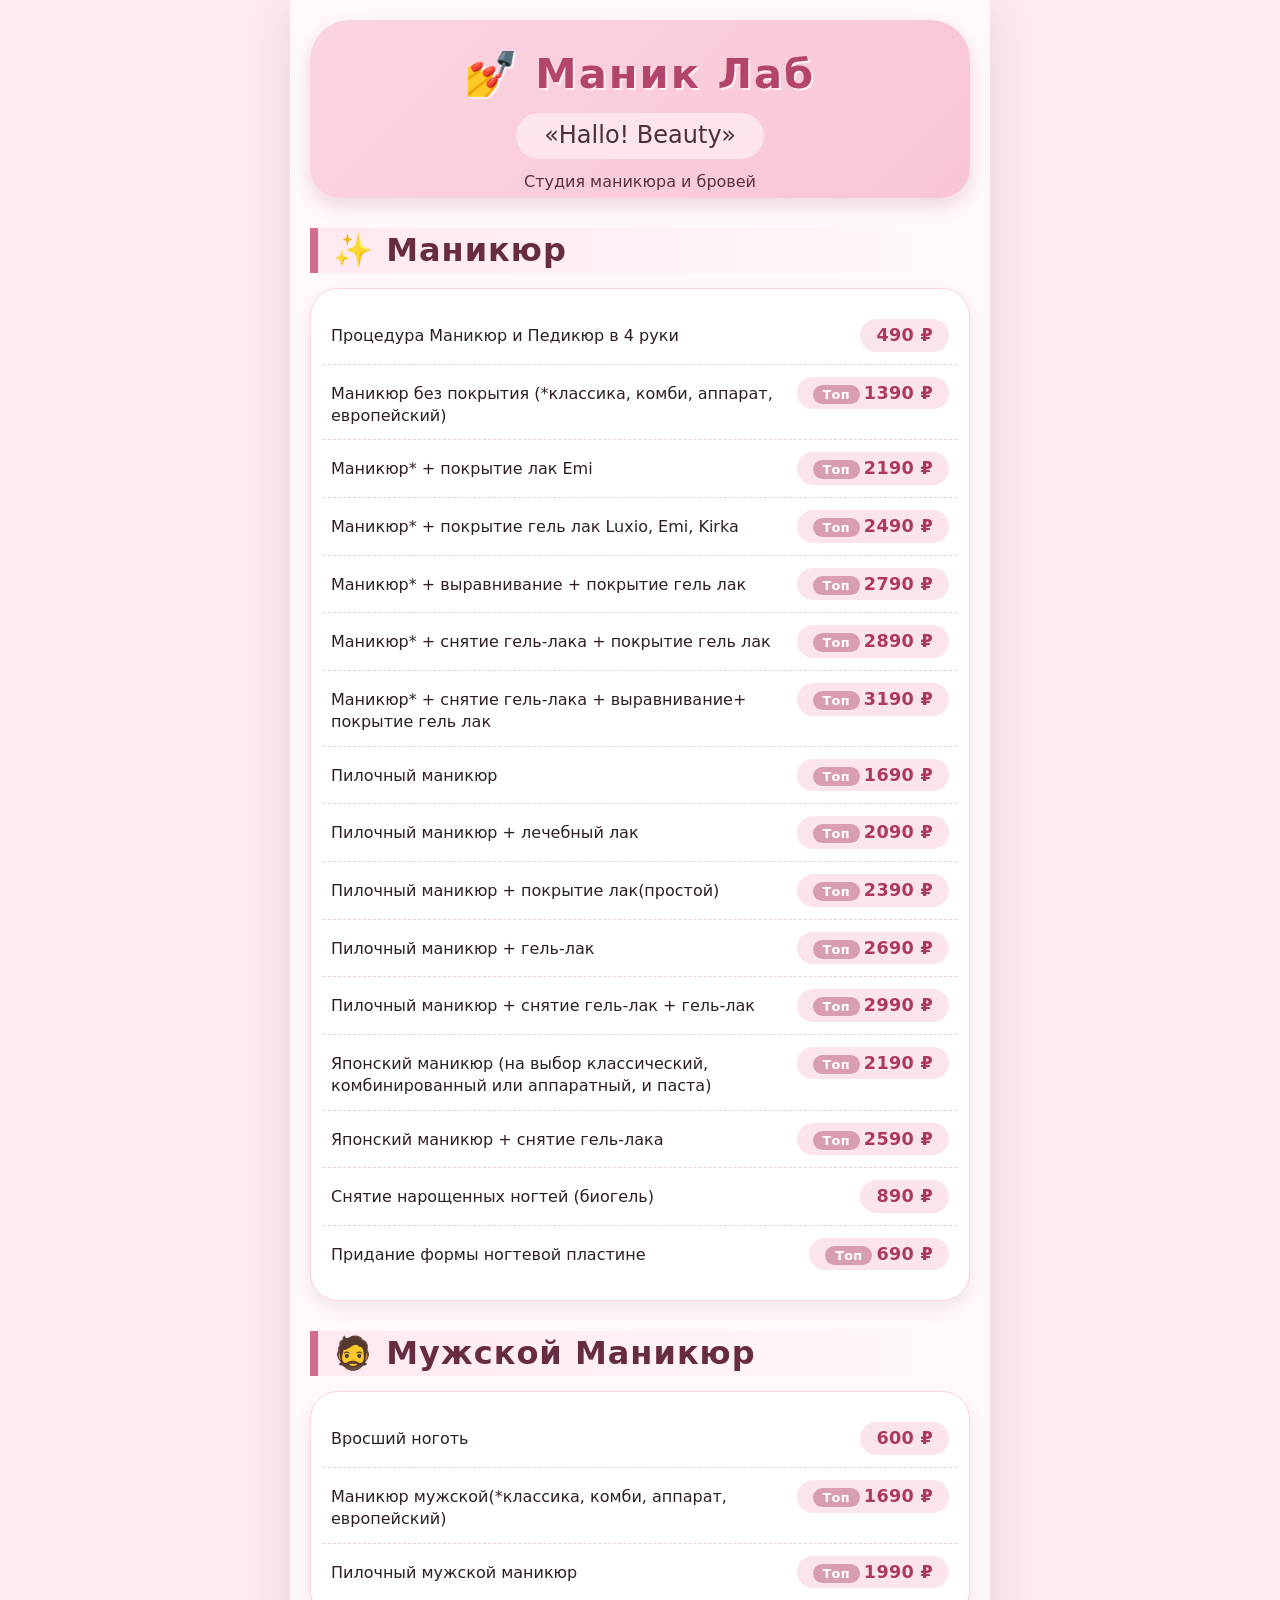
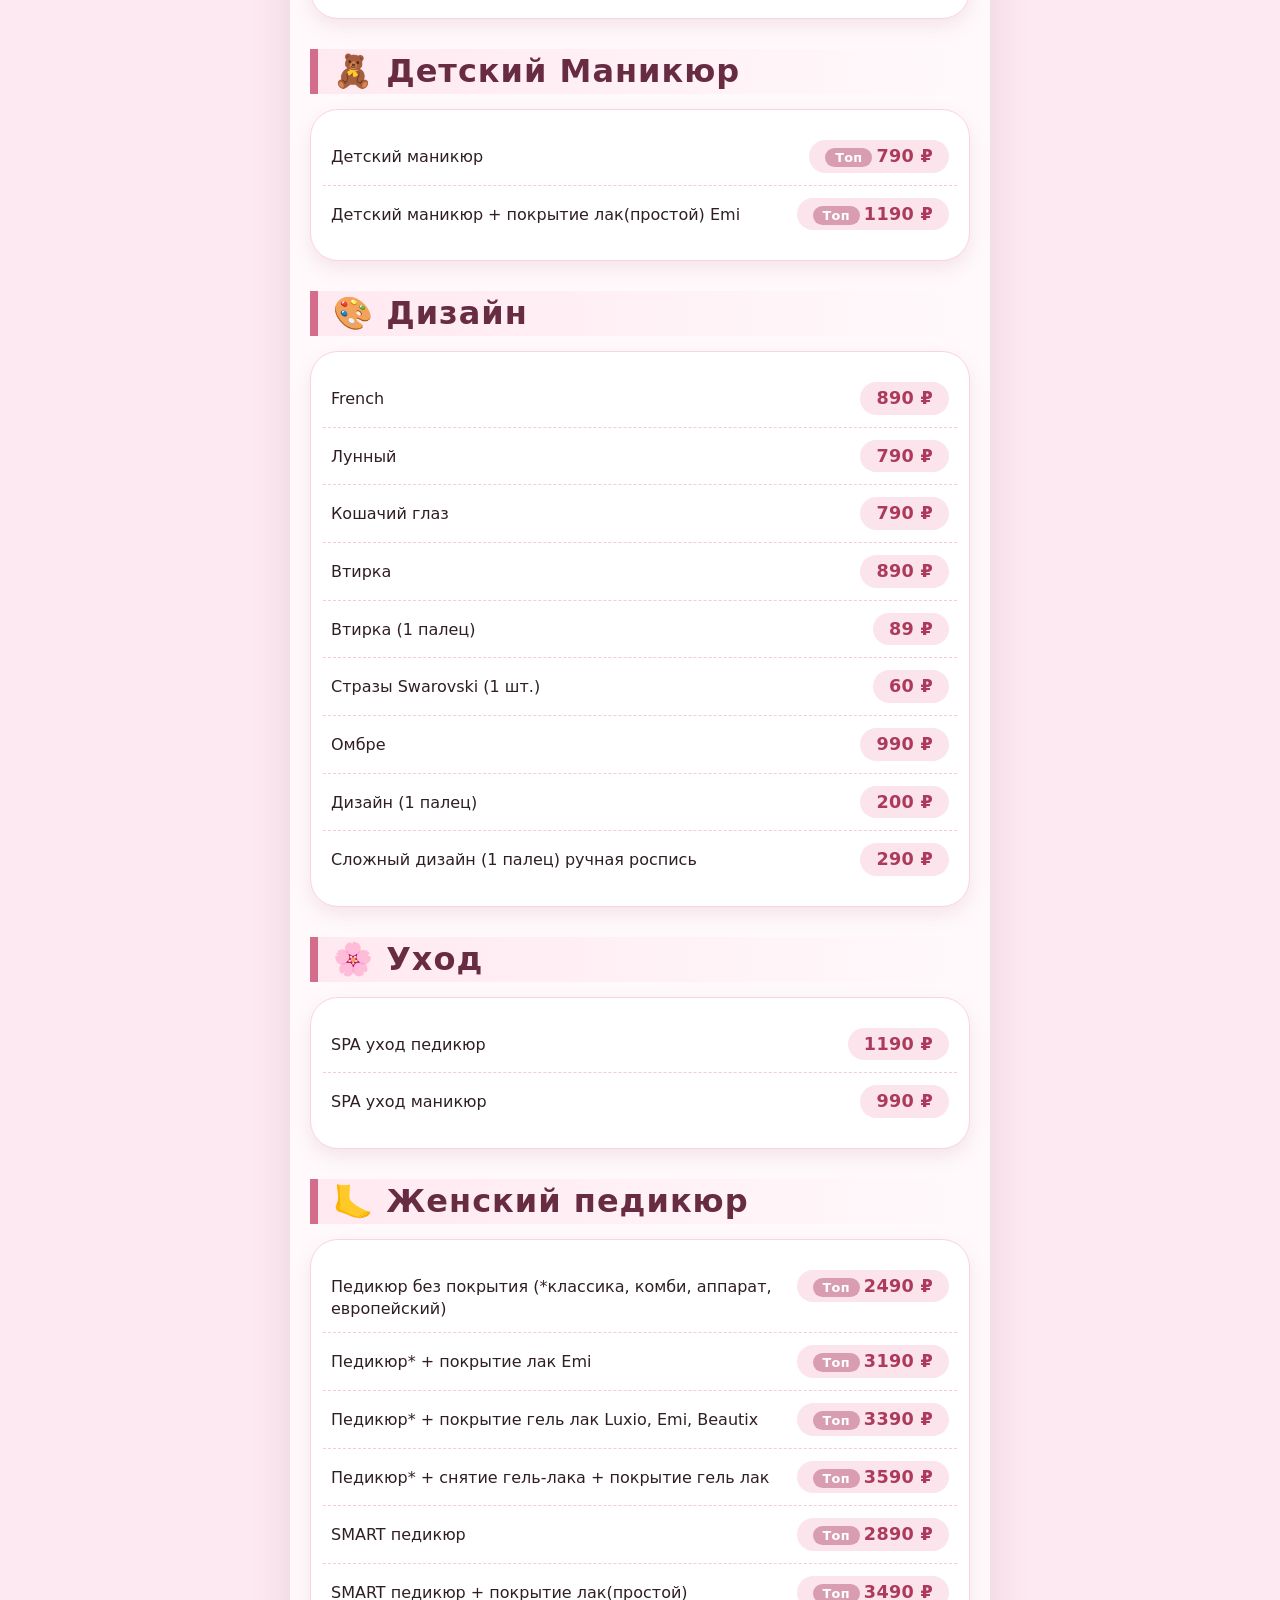
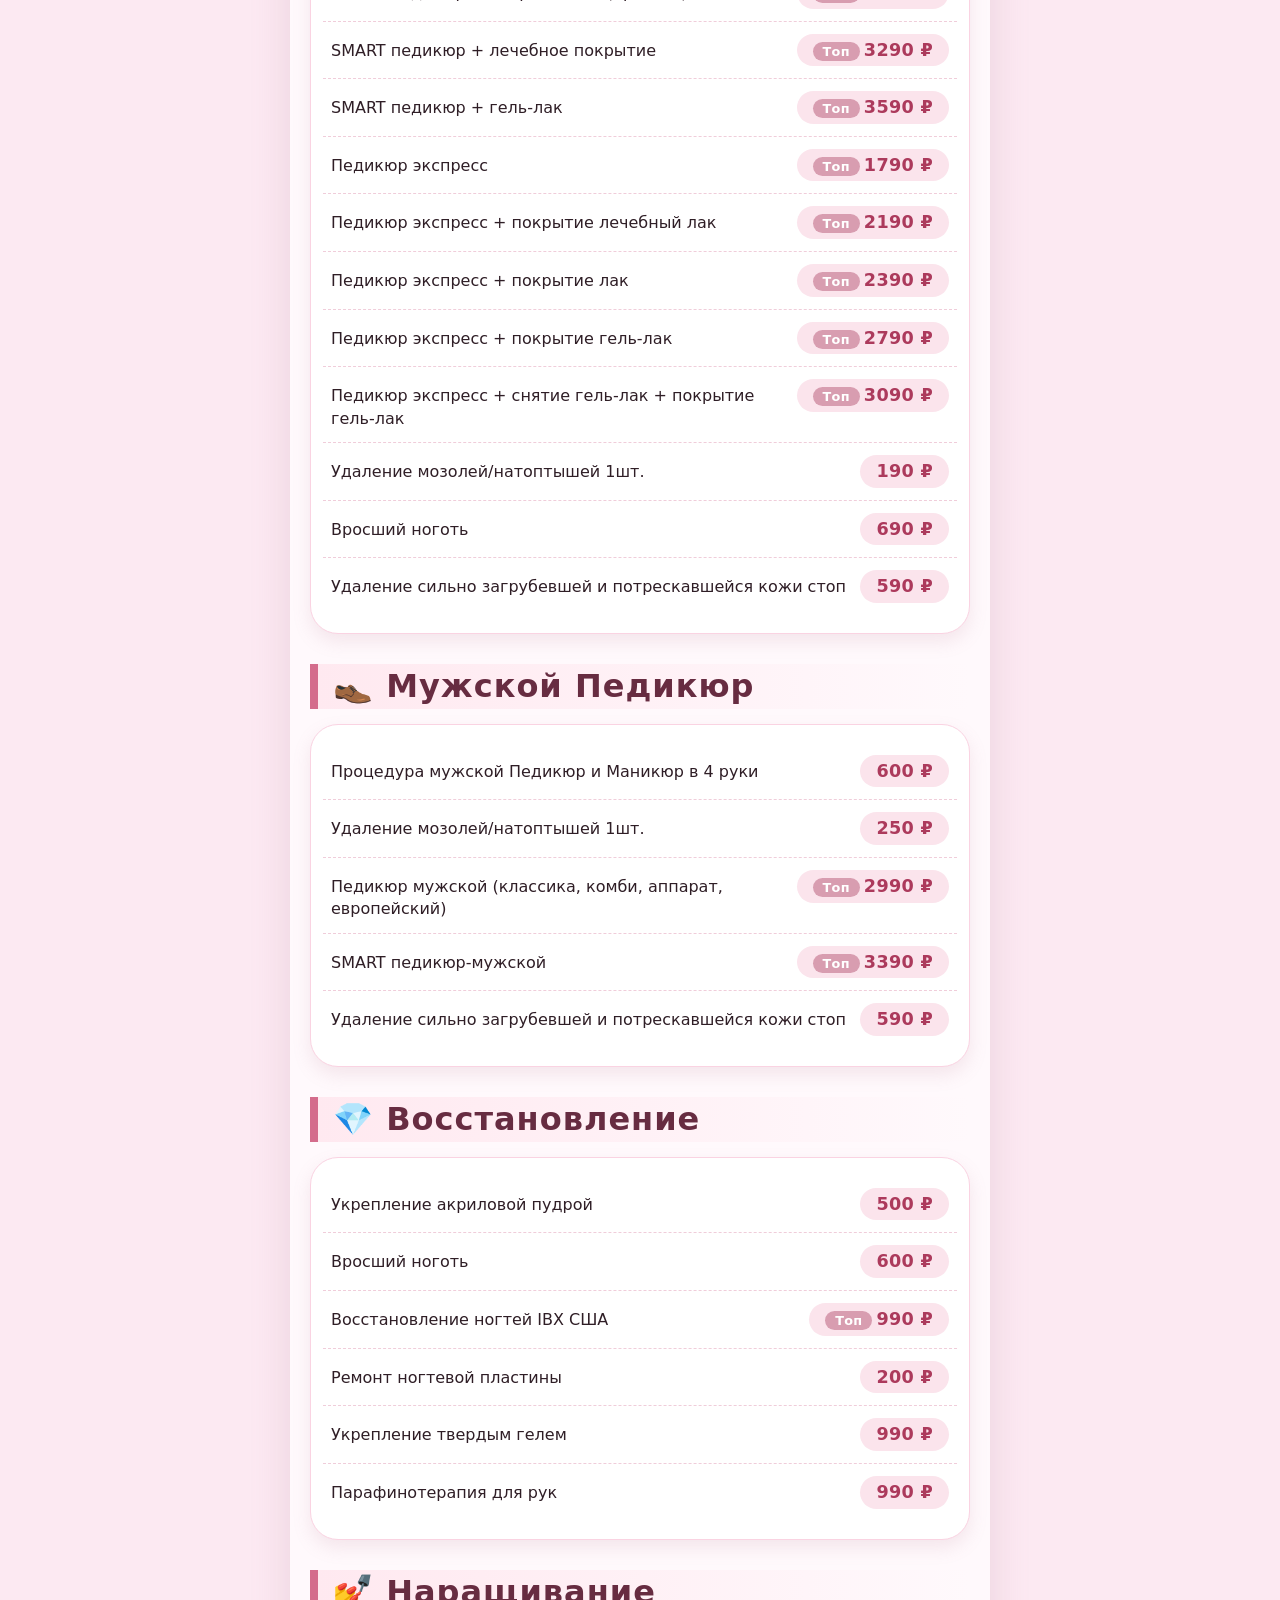
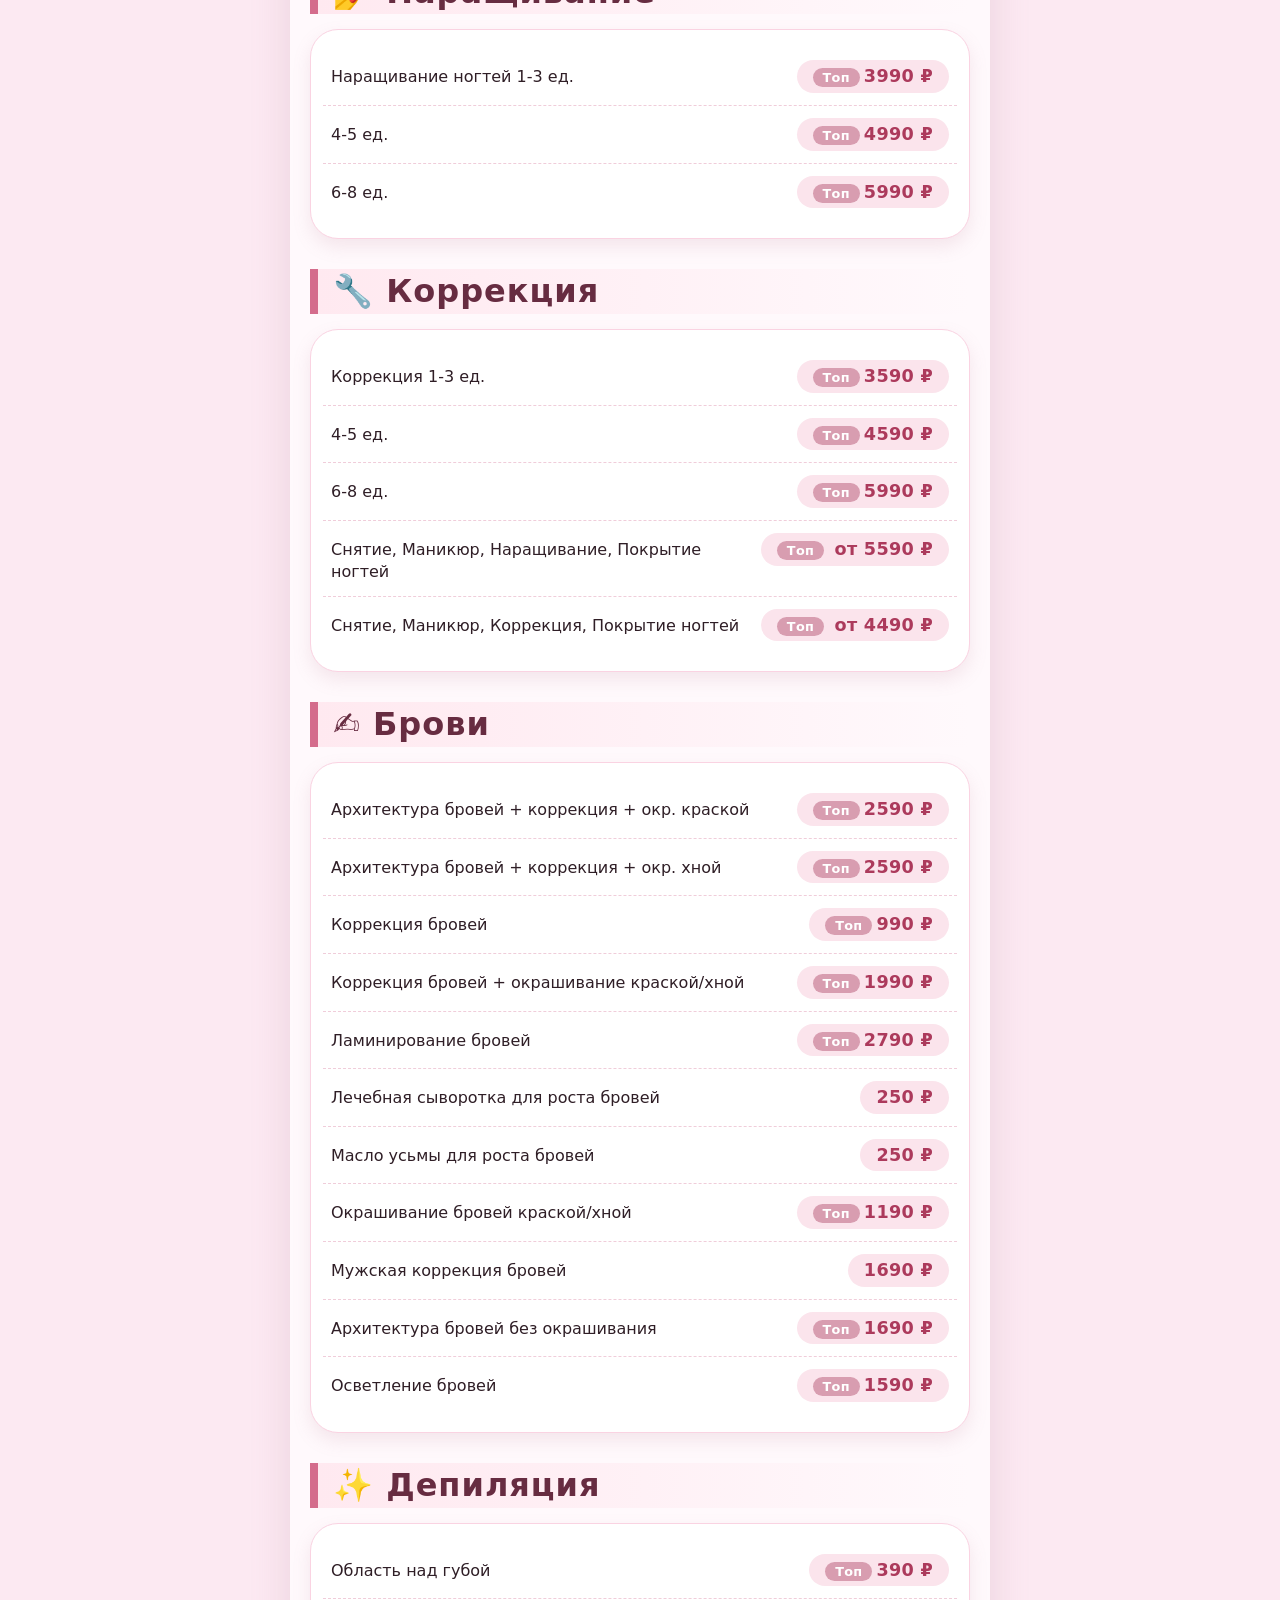
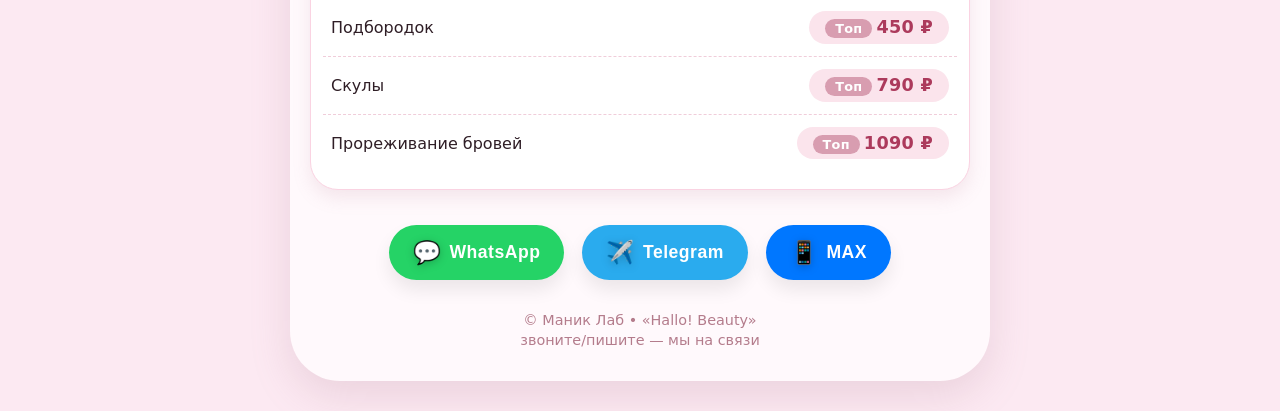
==== index.html @ 08ebfb34 "Rename kk.html to index.html" ====
<!DOCTYPE html>
<html lang="ru">
<head>
    <meta charset="UTF-8">
    <meta name="viewport" content="width=device-width, initial-scale=1.0, maximum-scale=1.0, user-scalable=yes, viewport-fit=cover">
    <title>Маник Лаб • Студия «Hallo! Beauty»</title>
    <link rel="stylesheet" href="ff.css">
</head>
<body>
    <div class="container">
        <header>
            <h1>💅 Маник Лаб</h1>
            <div class="subtitle">«Hallo! Beauty»</div>
            <p style="margin-top: 12px; font-weight: 400; color: #58333f;">Студия маникюра и бровей</p>
        </header>

        <!-- Маникюр -->
        <div class="section-title">✨ Маникюр</div>
        <div class="category-block">
            <div class="service-row"><span class="service-name">Процедура Маникюр и Педикюр в 4 руки</span><span class="service-price">490 ₽</span></div>
            <div class="service-row"><span class="service-name">Маникюр без покрытия (*классика, комби, аппарат, европейский)</span><span class="service-price"><span class="master-badge">Топ</span>1390 ₽</span></div>
            <div class="service-row"><span class="service-name">Маникюр* + покрытие лак Emi</span><span class="service-price"><span class="master-badge">Топ</span>2190 ₽</span></div>
            <div class="service-row"><span class="service-name">Маникюр* + покрытие гель лак Luxio, Emi, Kirka</span><span class="service-price"><span class="master-badge">Топ</span>2490 ₽</span></div>
            <div class="service-row"><span class="service-name">Маникюр* + выравнивание + покрытие гель лак</span><span class="service-price"><span class="master-badge">Топ</span>2790 ₽</span></div>
            <div class="service-row"><span class="service-name">Маникюр* + снятие гель-лака + покрытие гель лак</span><span class="service-price"><span class="master-badge">Топ</span>2890 ₽</span></div>
            <div class="service-row"><span class="service-name">Маникюр* + снятие гель-лака + выравнивание+ покрытие гель лак</span><span class="service-price"><span class="master-badge">Топ</span>3190 ₽</span></div>
            <div class="service-row"><span class="service-name">Пилочный маникюр</span><span class="service-price"><span class="master-badge">Топ</span>1690 ₽</span></div>
            <div class="service-row"><span class="service-name">Пилочный маникюр + лечебный лак</span><span class="service-price"><span class="master-badge">Топ</span>2090 ₽</span></div>
            <div class="service-row"><span class="service-name">Пилочный маникюр + покрытие лак(простой)</span><span class="service-price"><span class="master-badge">Топ</span>2390 ₽</span></div>
            <div class="service-row"><span class="service-name">Пилочный маникюр + гель-лак</span><span class="service-price"><span class="master-badge">Топ</span>2690 ₽</span></div>
            <div class="service-row"><span class="service-name">Пилочный маникюр + снятие гель-лак + гель-лак</span><span class="service-price"><span class="master-badge">Топ</span>2990 ₽</span></div>
            <div class="service-row"><span class="service-name">Японский маникюр (на выбор классический, комбинированный или аппаратный, и паста)</span><span class="service-price"><span class="master-badge">Топ</span>2190 ₽</span></div>
            <div class="service-row"><span class="service-name">Японский маникюр + снятие гель-лака</span><span class="service-price"><span class="master-badge">Топ</span>2590 ₽</span></div>
            <div class="service-row"><span class="service-name">Снятие нарощенных ногтей (биогель)</span><span class="service-price">890 ₽</span></div>
            <div class="service-row"><span class="service-name">Придание формы ногтевой пластине</span><span class="service-price"><span class="master-badge">Топ</span>690 ₽</span></div>
        </div>

        <!-- Мужской Маникюр -->
        <div class="section-title">🧔 Мужской Маникюр</div>
        <div class="category-block">
            <div class="service-row"><span class="service-name">Вросший ноготь</span><span class="service-price">600 ₽</span></div>
            <div class="service-row"><span class="service-name">Маникюр мужской(*классика, комби, аппарат, европейский)</span><span class="service-price"><span class="master-badge">Топ</span>1690 ₽</span></div>
            <div class="service-row"><span class="service-name">Пилочный мужской маникюр</span><span class="service-price"><span class="master-badge">Топ</span>1990 ₽</span></div>
        </div>

        <!-- Детский Маникюр -->
        <div class="section-title">🧸 Детский Маникюр</div>
        <div class="category-block">
            <div class="service-row"><span class="service-name">Детский маникюр</span><span class="service-price"><span class="master-badge">Топ</span>790 ₽</span></div>
            <div class="service-row"><span class="service-name">Детский маникюр + покрытие лак(простой) Emi</span><span class="service-price"><span class="master-badge">Топ</span>1190 ₽</span></div>
        </div>

        <!-- Дизайн -->
        <div class="section-title">🎨 Дизайн</div>
        <div class="category-block">
            <div class="service-row"><span class="service-name">French</span><span class="service-price">890 ₽</span></div>
            <div class="service-row"><span class="service-name">Лунный</span><span class="service-price">790 ₽</span></div>
            <div class="service-row"><span class="service-name">Кошачий глаз</span><span class="service-price">790 ₽</span></div>
            <div class="service-row"><span class="service-name">Втирка</span><span class="service-price">890 ₽</span></div>
            <div class="service-row"><span class="service-name">Втирка (1 палец)</span><span class="service-price">89 ₽</span></div>
            <div class="service-row"><span class="service-name">Стразы Swarovski (1 шт.)</span><span class="service-price">60 ₽</span></div>
            <div class="service-row"><span class="service-name">Омбре</span><span class="service-price">990 ₽</span></div>
            <div class="service-row"><span class="service-name">Дизайн (1 палец)</span><span class="service-price">200 ₽</span></div>
            <div class="service-row"><span class="service-name">Сложный дизайн (1 палец) ручная роспись</span><span class="service-price">290 ₽</span></div>
        </div>

        <!-- Уход -->
        <div class="section-title">🌸 Уход</div>
        <div class="category-block">
            <div class="service-row"><span class="service-name">SPA уход педикюр</span><span class="service-price">1190 ₽</span></div>
            <div class="service-row"><span class="service-name">SPA уход маникюр</span><span class="service-price">990 ₽</span></div>
        </div>

        <!-- Женский педикюр -->
        <div class="section-title">🦶 Женский педикюр</div>
        <div class="category-block">
            <div class="service-row"><span class="service-name">Педикюр без покрытия (*классика, комби, аппарат, европейский)</span><span class="service-price"><span class="master-badge">Топ</span>2490 ₽</span></div>
            <div class="service-row"><span class="service-name">Педикюр* + покрытие лак Emi</span><span class="service-price"><span class="master-badge">Топ</span>3190 ₽</span></div>
            <div class="service-row"><span class="service-name">Педикюр* + покрытие гель лак Luxio, Emi, Beautix</span><span class="service-price"><span class="master-badge">Топ</span>3390 ₽</span></div>
            <div class="service-row"><span class="service-name">Педикюр* + снятие гель-лака + покрытие гель лак</span><span class="service-price"><span class="master-badge">Топ</span>3590 ₽</span></div>
            <div class="service-row"><span class="service-name">SMART педикюр</span><span class="service-price"><span class="master-badge">Топ</span>2890 ₽</span></div>
            <div class="service-row"><span class="service-name">SMART педикюр + покрытие лак(простой)</span><span class="service-price"><span class="master-badge">Топ</span>3490 ₽</span></div>
            <div class="service-row"><span class="service-name">SMART педикюр + лечебное покрытие</span><span class="service-price"><span class="master-badge">Топ</span>3290 ₽</span></div>
            <div class="service-row"><span class="service-name">SMART педикюр + гель-лак</span><span class="service-price"><span class="master-badge">Топ</span>3590 ₽</span></div>
            <div class="service-row"><span class="service-name">Педикюр экспресс</span><span class="service-price"><span class="master-badge">Топ</span>1790 ₽</span></div>
            <div class="service-row"><span class="service-name">Педикюр экспресс + покрытие лечебный лак</span><span class="service-price"><span class="master-badge">Топ</span>2190 ₽</span></div>
            <div class="service-row"><span class="service-name">Педикюр экспресс + покрытие лак</span><span class="service-price"><span class="master-badge">Топ</span>2390 ₽</span></div>
            <div class="service-row"><span class="service-name">Педикюр экспресс + покрытие гель-лак</span><span class="service-price"><span class="master-badge">Топ</span>2790 ₽</span></div>
            <div class="service-row"><span class="service-name">Педикюр экспресс + снятие гель-лак + покрытие гель-лак</span><span class="service-price"><span class="master-badge">Топ</span>3090 ₽</span></div>
            <div class="service-row"><span class="service-name">Удаление мозолей/натоптышей 1шт.</span><span class="service-price">190 ₽</span></div>
            <div class="service-row"><span class="service-name">Вросший ноготь</span><span class="service-price">690 ₽</span></div>
            <div class="service-row"><span class="service-name">Удаление сильно загрубевшей и потрескавшейся кожи стоп</span><span class="service-price">590 ₽</span></div>
        </div>

        <!-- Мужской Педикюр -->
        <div class="section-title">👞 Мужской Педикюр</div>
        <div class="category-block">
            <div class="service-row"><span class="service-name">Процедура мужской Педикюр и Маникюр в 4 руки</span><span class="service-price">600 ₽</span></div>
            <div class="service-row"><span class="service-name">Удаление мозолей/натоптышей 1шт.</span><span class="service-price">250 ₽</span></div>
            <div class="service-row"><span class="service-name">Педикюр мужской (классика, комби, аппарат, европейский)</span><span class="service-price"><span class="master-badge">Топ</span>2990 ₽</span></div>
            <div class="service-row"><span class="service-name">SMART педикюр-мужской</span><span class="service-price"><span class="master-badge">Топ</span>3390 ₽</span></div>
            <div class="service-row"><span class="service-name">Удаление сильно загрубевшей и потрескавшейся кожи стоп</span><span class="service-price">590 ₽</span></div>
        </div>

        <!-- Восстановление -->
        <div class="section-title">💎 Восстановление</div>
        <div class="category-block">
            <div class="service-row"><span class="service-name">Укрепление акриловой пудрой</span><span class="service-price">500 ₽</span></div>
            <div class="service-row"><span class="service-name">Вросший ноготь</span><span class="service-price">600 ₽</span></div>
            <div class="service-row"><span class="service-name">Восстановление ногтей IBX США</span><span class="service-price"><span class="master-badge">Топ</span>990 ₽</span></div>
            <div class="service-row"><span class="service-name">Ремонт ногтевой пластины</span><span class="service-price">200 ₽</span></div>
            <div class="service-row"><span class="service-name">Укрепление твердым гелем</span><span class="service-price">990 ₽</span></div>
            <div class="service-row"><span class="service-name">Парафинотерапия для рук</span><span class="service-price">990 ₽</span></div>
        </div>

        <!-- Наращивание -->
        <div class="section-title">💅 Наращивание</div>
        <div class="category-block">
            <div class="service-row"><span class="service-name">Наращивание ногтей 1-3 ед.</span><span class="service-price"><span class="master-badge">Топ</span>3990 ₽</span></div>
            <div class="service-row"><span class="service-name">4-5 ед.</span><span class="service-price"><span class="master-badge">Топ</span>4990 ₽</span></div>
            <div class="service-row"><span class="service-name">6-8 ед.</span><span class="service-price"><span class="master-badge">Топ</span>5990 ₽</span></div>
        </div>

        <!-- Коррекция -->
        <div class="section-title">🔧 Коррекция</div>
        <div class="category-block">
            <div class="service-row"><span class="service-name">Коррекция 1-3 ед.</span><span class="service-price"><span class="master-badge">Топ</span>3590 ₽</span></div>
            <div class="service-row"><span class="service-name">4-5 ед.</span><span class="service-price"><span class="master-badge">Топ</span>4590 ₽</span></div>
            <div class="service-row"><span class="service-name">6-8 ед.</span><span class="service-price"><span class="master-badge">Топ</span>5990 ₽</span></div>
            <div class="service-row"><span class="service-name">Снятие, Маникюр, Наращивание, Покрытие ногтей</span><span class="service-price"><span class="master-badge">Топ</span> от 5590 ₽</span></div>
            <div class="service-row"><span class="service-name">Снятие, Маникюр, Коррекция, Покрытие ногтей</span><span class="service-price"><span class="master-badge">Топ</span> от 4490 ₽</span></div>
        </div>

        <!-- Брови -->
        <div class="section-title">✍️ Брови</div>
        <div class="category-block">
            <div class="service-row"><span class="service-name">Архитектура бровей + коррекция + окр. краской</span><span class="service-price"><span class="master-badge">Топ</span>2590 ₽</span></div>
            <div class="service-row"><span class="service-name">Архитектура бровей + коррекция + окр. хной</span><span class="service-price"><span class="master-badge">Топ</span>2590 ₽</span></div>
            <div class="service-row"><span class="service-name">Коррекция бровей</span><span class="service-price"><span class="master-badge">Топ</span>990 ₽</span></div>
            <div class="service-row"><span class="service-name">Коррекция бровей + окрашивание краской/хной</span><span class="service-price"><span class="master-badge">Топ</span>1990 ₽</span></div>
            <div class="service-row"><span class="service-name">Ламинирование бровей</span><span class="service-price"><span class="master-badge">Топ</span>2790 ₽</span></div>
            <div class="service-row"><span class="service-name">Лечебная сыворотка для роста бровей</span><span class="service-price">250 ₽</span></div>
            <div class="service-row"><span class="service-name">Масло усьмы для роста бровей</span><span class="service-price">250 ₽</span></div>
            <div class="service-row"><span class="service-name">Окрашивание бровей краской/хной</span><span class="service-price"><span class="master-badge">Топ</span>1190 ₽</span></div>
            <div class="service-row"><span class="service-name">Мужская коррекция бровей</span><span class="service-price">1690 ₽</span></div>
            <div class="service-row"><span class="service-name">Архитектура бровей без окрашивания</span><span class="service-price"><span class="master-badge">Топ</span>1690 ₽</span></div>
            <div class="service-row"><span class="service-name">Осветление бровей</span><span class="service-price"><span class="master-badge">Топ</span>1590 ₽</span></div>
        </div>

        <!-- Депиляция -->
        <div class="section-title">✨ Депиляция</div>
        <div class="category-block">
            <div class="service-row"><span class="service-name">Область над губой</span><span class="service-price"><span class="master-badge">Топ</span>390 ₽</span></div>
            <div class="service-row"><span class="service-name">Подбородок</span><span class="service-price"><span class="master-badge">Топ</span>450 ₽</span></div>
            <div class="service-row"><span class="service-name">Скулы</span><span class="service-price"><span class="master-badge">Топ</span>790 ₽</span></div>
            <div class="service-row"><span class="service-name">Прореживание бровей</span><span class="service-price"><span class="master-badge">Топ</span>1090 ₽</span></div>
        </div>

        <!-- Кнопки связи -->
        <div class="social-buttons">
            <button class="social-btn whatsapp" id="whatsappBtn"><span class="btn-icon">💬</span> WhatsApp</button>
            <button class="social-btn telegram" id="telegramBtn"><span class="btn-icon">✈️</span> Telegram</button>
            <button class="social-btn vkontakte" id="MAX"><span class="btn-icon">📱</span> MAX</button>
        </div>

        <footer>© Маник Лаб • «Hallo! Beauty»<br>звоните/пишите — мы на связи</footer>
    </div>

    <script src="oo.js"></script>
</body>
</html>
---- ff.css ----
* {
    margin: 0;
    padding: 0;
    box-sizing: border-box;
}
body {
    background: #fce9f2;
    font-family: 'Segoe UI', 'Inter', system-ui, -apple-system, sans-serif;
    color: #3d2c33;
    line-height: 1.4;
    padding: 0 0 30px;
}
.container {
    max-width: 700px;
    margin: 0 auto;
    background: #fff9fc;
    box-shadow: 0 15px 40px rgba(170, 120, 140, 0.2);
    border-radius: 0 0 50px 50px;
    overflow: hidden;
    padding: 20px 20px 30px;
}
header {
    text-align: center;
    padding: 25px 10px 5px;
    background: linear-gradient(135deg, #fbd5e0 0%, #f9c5d5 100%);
    border-radius: 40px 40px 30px 30px;
    margin-bottom: 20px;
    box-shadow: 0 8px 18px rgba(200, 140, 160, 0.3);
}
h1 {
    font-size: 2.6rem;
    font-weight: 700;
    letter-spacing: 2px;
    color: #b3446c;
    text-shadow: 2px 2px 0 #ffeef4;
    margin-bottom: 5px;
}
.subtitle {
    font-size: 1.5rem;
    font-weight: 300;
    color: #4e2e3b;
    background: rgba(255, 240, 245, 0.7);
    display: inline-block;
    padding: 6px 28px;
    border-radius: 40px;
    margin-top: 5px;
    backdrop-filter: blur(3px);
}
.section-title {
    font-size: 2rem;
    font-weight: 600;
    margin: 30px 0 15px;
    padding-left: 15px;
    border-left: 8px solid #d46c8c;
    color: #672c41;
    background: linear-gradient(to right, #ffe9f0, transparent);
    letter-spacing: 1px;
}
.category-block {
    background: #ffffff;
    border-radius: 28px;
    padding: 18px 12px;
    margin-bottom: 25px;
    box-shadow: 0 8px 18px rgba(180, 120, 140, 0.15);
    border: 1px solid #fad3e2;
}
.service-row {
    display: flex;
    justify-content: space-between;
    align-items: baseline;
    flex-wrap: wrap;
    padding: 12px 8px;
    border-bottom: 1px dashed #f0cdda;
    gap: 8px;
}
.service-row:last-child {
    border-bottom: none;
}
.service-name {
    font-weight: 500;
    color: #2f1e26;
    font-size: 1rem;
    flex: 2;
    min-width: 180px;
    padding-right: 5px;
}
.service-price {
    font-weight: 700;
    font-size: 1.1rem;
    background: #fbe4ec;
    padding: 4px 16px;
    border-radius: 30px;
    color: #ac3a5c;
    white-space: nowrap;
    letter-spacing: 0.3px;
}
.master-badge {
    font-size: 0.8rem;
    font-weight: 600;
    background: #d89db0;
    color: white;
    padding: 2px 10px;
    border-radius: 20px;
    margin-right: 4px;
    white-space: nowrap;
}
.social-buttons {
    display: flex;
    justify-content: center;
    flex-wrap: wrap;
    gap: 18px;
    margin: 35px 0 20px;
}
.social-btn {
    display: flex;
    align-items: center;
    gap: 8px;
    background: white;
    border: none;
    padding: 14px 24px;
    border-radius: 50px;
    font-weight: 600;
    font-size: 1.1rem;
    text-decoration: none;
    color: white;
    box-shadow: 0 10px 18px rgba(0,0,0,0.08);
    transition: transform 0.2s ease, box-shadow 0.2s;
    letter-spacing: 0.5px;
    cursor: pointer;
}
.social-btn:hover {
    transform: translateY(-3px);
    box-shadow: 0 18px 25px rgba(180, 100, 130, 0.3);
}
.whatsapp { background: #25D366; }
.telegram { background: #2AABEE; }
.vkontakte { background: #0077FF; }
.btn-icon {
    font-size: 1.4rem;
    filter: drop-shadow(0 2px 4px rgba(0,0,0,0.2));
}
footer {
    text-align: center;
    margin-top: 30px;
    color: #b47c8c;
    font-size: 0.9rem;
}
@media (max-width: 500px) {
    .container {
        padding: 15px 12px 25px;
        border-radius: 0 0 35px 35px;
    }
    h1 { font-size: 2.2rem; }
    .service-name { min-width: 130px; }
    .social-btn { padding: 12px 18px; font-size: 1rem; }
}
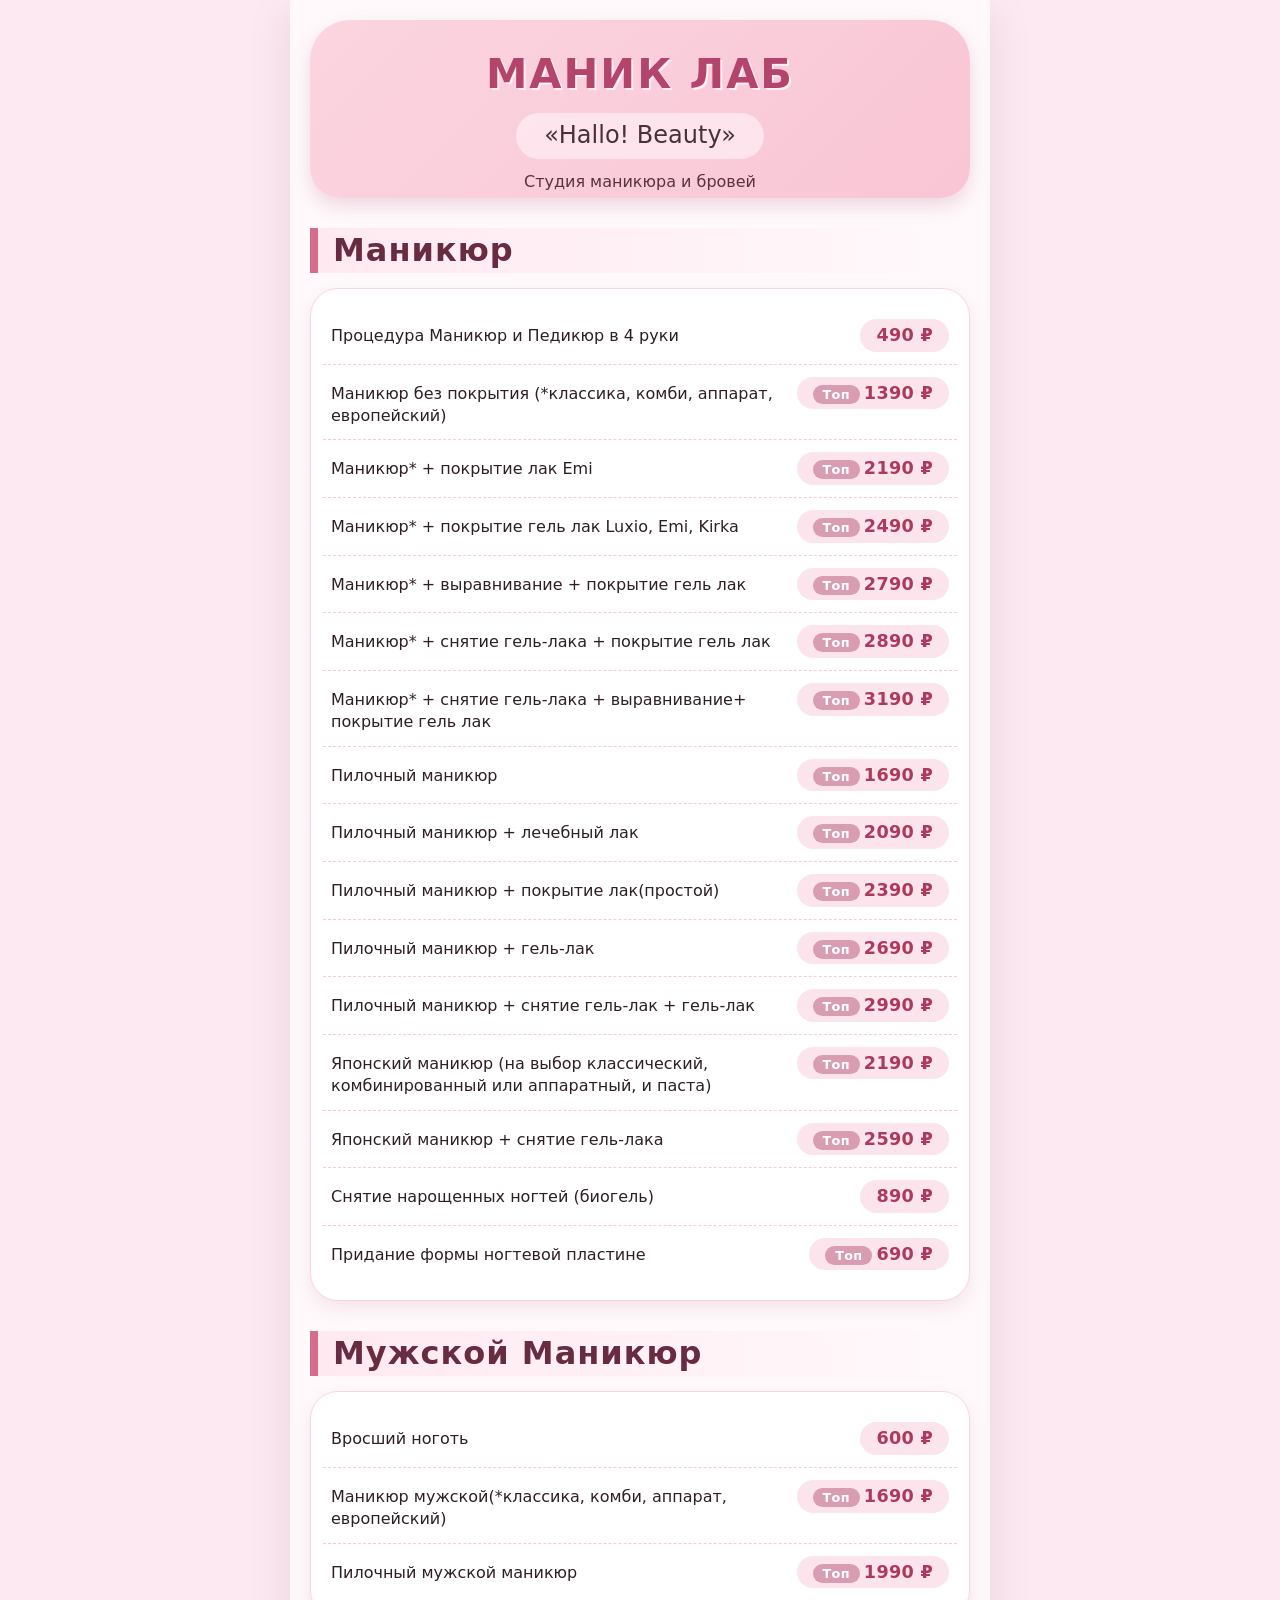
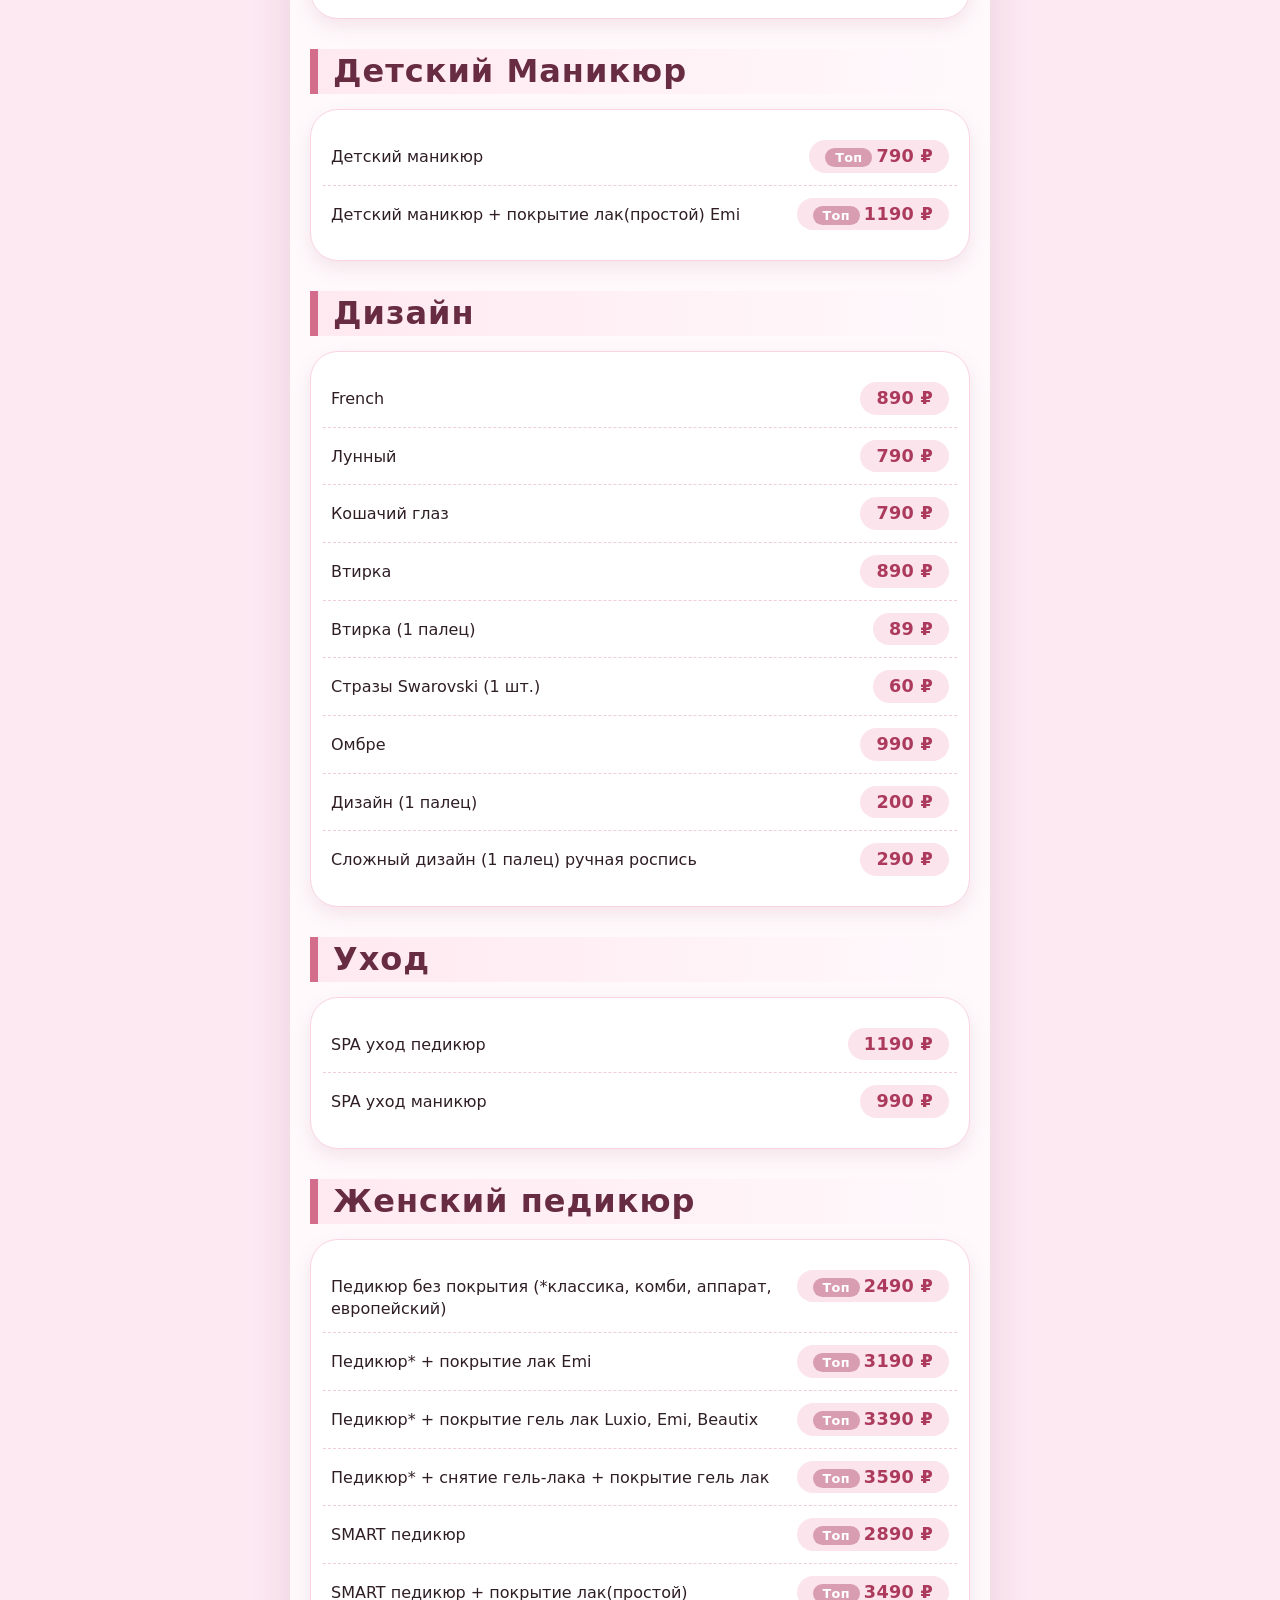
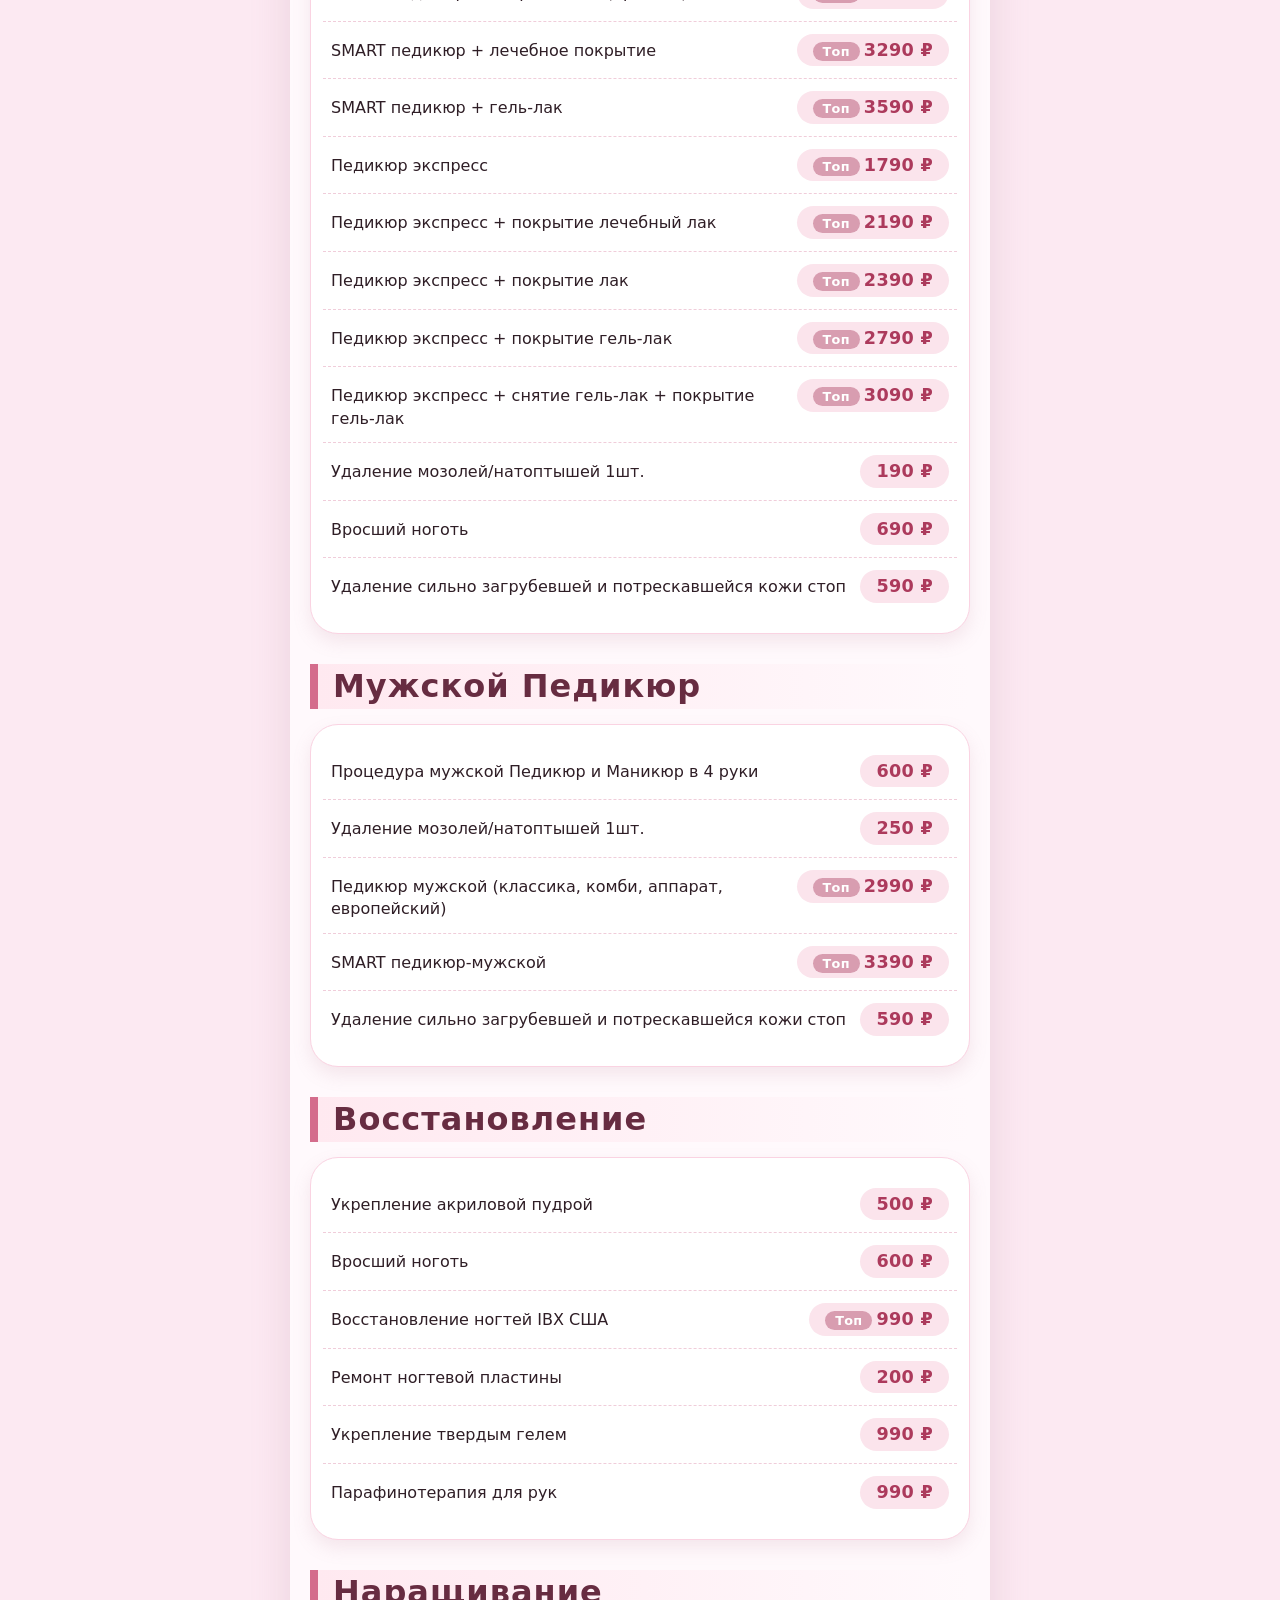
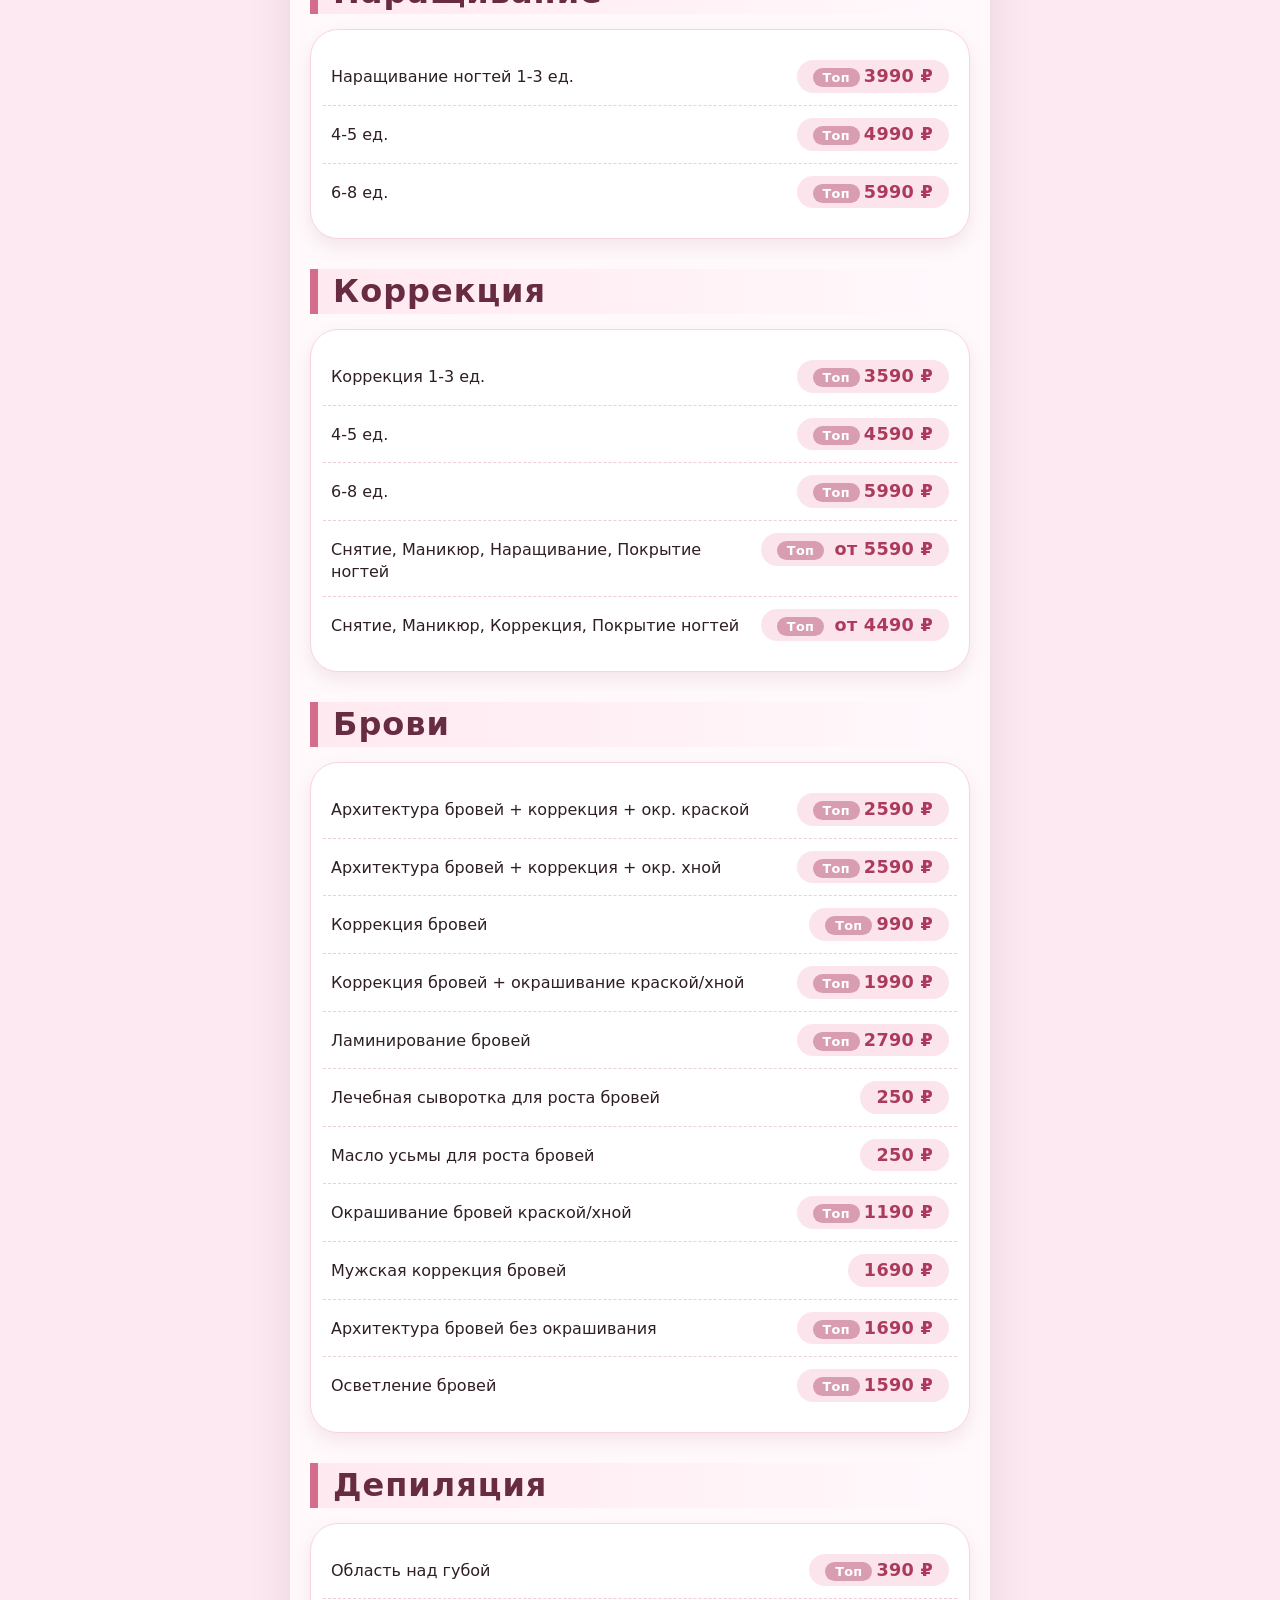
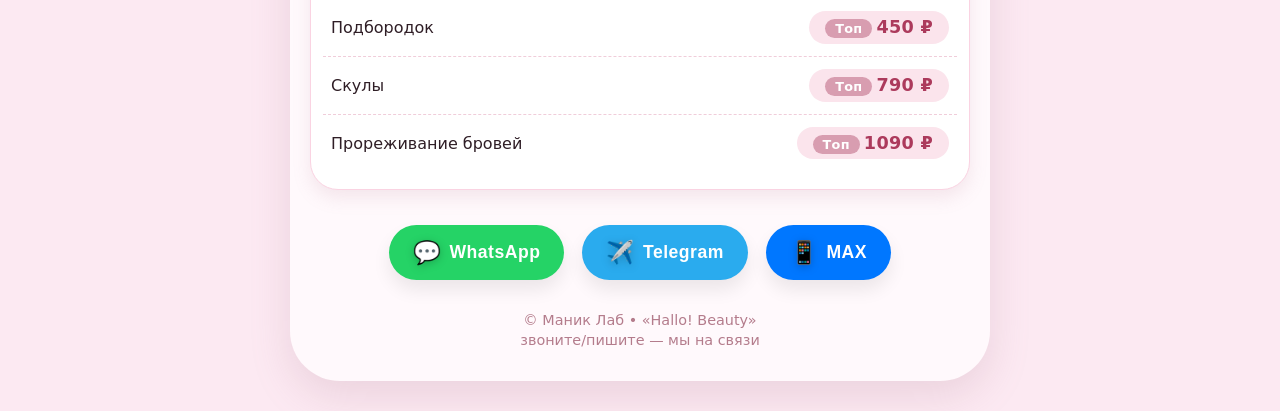
==== commit bde8ab70: "Update index.html" ====
--- a/index.html
+++ b/index.html
@@ -9,13 +9,13 @@
 <body>
     <div class="container">
         <header>
-            <h1>💅 Маник Лаб</h1>
+            <h1> МАНИК ЛАБ</h1>
             <div class="subtitle">«Hallo! Beauty»</div>
             <p style="margin-top: 12px; font-weight: 400; color: #58333f;">Студия маникюра и бровей</p>
         </header>
 
         <!-- Маникюр -->
-        <div class="section-title">✨ Маникюр</div>
+        <div class="section-title"> Маникюр</div>
         <div class="category-block">
             <div class="service-row"><span class="service-name">Процедура Маникюр и Педикюр в 4 руки</span><span class="service-price">490 ₽</span></div>
             <div class="service-row"><span class="service-name">Маникюр без покрытия (*классика, комби, аппарат, европейский)</span><span class="service-price"><span class="master-badge">Топ</span>1390 ₽</span></div>
@@ -36,7 +36,7 @@
         </div>
 
         <!-- Мужской Маникюр -->
-        <div class="section-title">🧔 Мужской Маникюр</div>
+        <div class="section-title"> Мужской Маникюр</div>
         <div class="category-block">
             <div class="service-row"><span class="service-name">Вросший ноготь</span><span class="service-price">600 ₽</span></div>
             <div class="service-row"><span class="service-name">Маникюр мужской(*классика, комби, аппарат, европейский)</span><span class="service-price"><span class="master-badge">Топ</span>1690 ₽</span></div>
@@ -44,14 +44,14 @@
         </div>
 
         <!-- Детский Маникюр -->
-        <div class="section-title">🧸 Детский Маникюр</div>
+        <div class="section-title"> Детский Маникюр</div>
         <div class="category-block">
             <div class="service-row"><span class="service-name">Детский маникюр</span><span class="service-price"><span class="master-badge">Топ</span>790 ₽</span></div>
             <div class="service-row"><span class="service-name">Детский маникюр + покрытие лак(простой) Emi</span><span class="service-price"><span class="master-badge">Топ</span>1190 ₽</span></div>
         </div>
 
         <!-- Дизайн -->
-        <div class="section-title">🎨 Дизайн</div>
+        <div class="section-title"> Дизайн</div>
         <div class="category-block">
             <div class="service-row"><span class="service-name">French</span><span class="service-price">890 ₽</span></div>
             <div class="service-row"><span class="service-name">Лунный</span><span class="service-price">790 ₽</span></div>
@@ -65,14 +65,14 @@
         </div>
 
         <!-- Уход -->
-        <div class="section-title">🌸 Уход</div>
+        <div class="section-title"> Уход</div>
         <div class="category-block">
             <div class="service-row"><span class="service-name">SPA уход педикюр</span><span class="service-price">1190 ₽</span></div>
             <div class="service-row"><span class="service-name">SPA уход маникюр</span><span class="service-price">990 ₽</span></div>
         </div>
 
         <!-- Женский педикюр -->
-        <div class="section-title">🦶 Женский педикюр</div>
+        <div class="section-title"> Женский педикюр</div>
         <div class="category-block">
             <div class="service-row"><span class="service-name">Педикюр без покрытия (*классика, комби, аппарат, европейский)</span><span class="service-price"><span class="master-badge">Топ</span>2490 ₽</span></div>
             <div class="service-row"><span class="service-name">Педикюр* + покрытие лак Emi</span><span class="service-price"><span class="master-badge">Топ</span>3190 ₽</span></div>
@@ -93,7 +93,7 @@
         </div>
 
         <!-- Мужской Педикюр -->
-        <div class="section-title">👞 Мужской Педикюр</div>
+        <div class="section-title"> Мужской Педикюр</div>
         <div class="category-block">
             <div class="service-row"><span class="service-name">Процедура мужской Педикюр и Маникюр в 4 руки</span><span class="service-price">600 ₽</span></div>
             <div class="service-row"><span class="service-name">Удаление мозолей/натоптышей 1шт.</span><span class="service-price">250 ₽</span></div>
@@ -103,7 +103,7 @@
         </div>
 
         <!-- Восстановление -->
-        <div class="section-title">💎 Восстановление</div>
+        <div class="section-title"> Восстановление</div>
         <div class="category-block">
             <div class="service-row"><span class="service-name">Укрепление акриловой пудрой</span><span class="service-price">500 ₽</span></div>
             <div class="service-row"><span class="service-name">Вросший ноготь</span><span class="service-price">600 ₽</span></div>
@@ -114,7 +114,7 @@
         </div>
 
         <!-- Наращивание -->
-        <div class="section-title">💅 Наращивание</div>
+        <div class="section-title"> Наращивание</div>
         <div class="category-block">
             <div class="service-row"><span class="service-name">Наращивание ногтей 1-3 ед.</span><span class="service-price"><span class="master-badge">Топ</span>3990 ₽</span></div>
             <div class="service-row"><span class="service-name">4-5 ед.</span><span class="service-price"><span class="master-badge">Топ</span>4990 ₽</span></div>
@@ -122,7 +122,7 @@
         </div>
 
         <!-- Коррекция -->
-        <div class="section-title">🔧 Коррекция</div>
+        <div class="section-title"> Коррекция</div>
         <div class="category-block">
             <div class="service-row"><span class="service-name">Коррекция 1-3 ед.</span><span class="service-price"><span class="master-badge">Топ</span>3590 ₽</span></div>
             <div class="service-row"><span class="service-name">4-5 ед.</span><span class="service-price"><span class="master-badge">Топ</span>4590 ₽</span></div>
@@ -132,7 +132,7 @@
         </div>
 
         <!-- Брови -->
-        <div class="section-title">✍️ Брови</div>
+        <div class="section-title"> Брови</div>
         <div class="category-block">
             <div class="service-row"><span class="service-name">Архитектура бровей + коррекция + окр. краской</span><span class="service-price"><span class="master-badge">Топ</span>2590 ₽</span></div>
             <div class="service-row"><span class="service-name">Архитектура бровей + коррекция + окр. хной</span><span class="service-price"><span class="master-badge">Топ</span>2590 ₽</span></div>
@@ -148,7 +148,7 @@
         </div>
 
         <!-- Депиляция -->
-        <div class="section-title">✨ Депиляция</div>
+        <div class="section-title"> Депиляция</div>
         <div class="category-block">
             <div class="service-row"><span class="service-name">Область над губой</span><span class="service-price"><span class="master-badge">Топ</span>390 ₽</span></div>
             <div class="service-row"><span class="service-name">Подбородок</span><span class="service-price"><span class="master-badge">Топ</span>450 ₽</span></div>
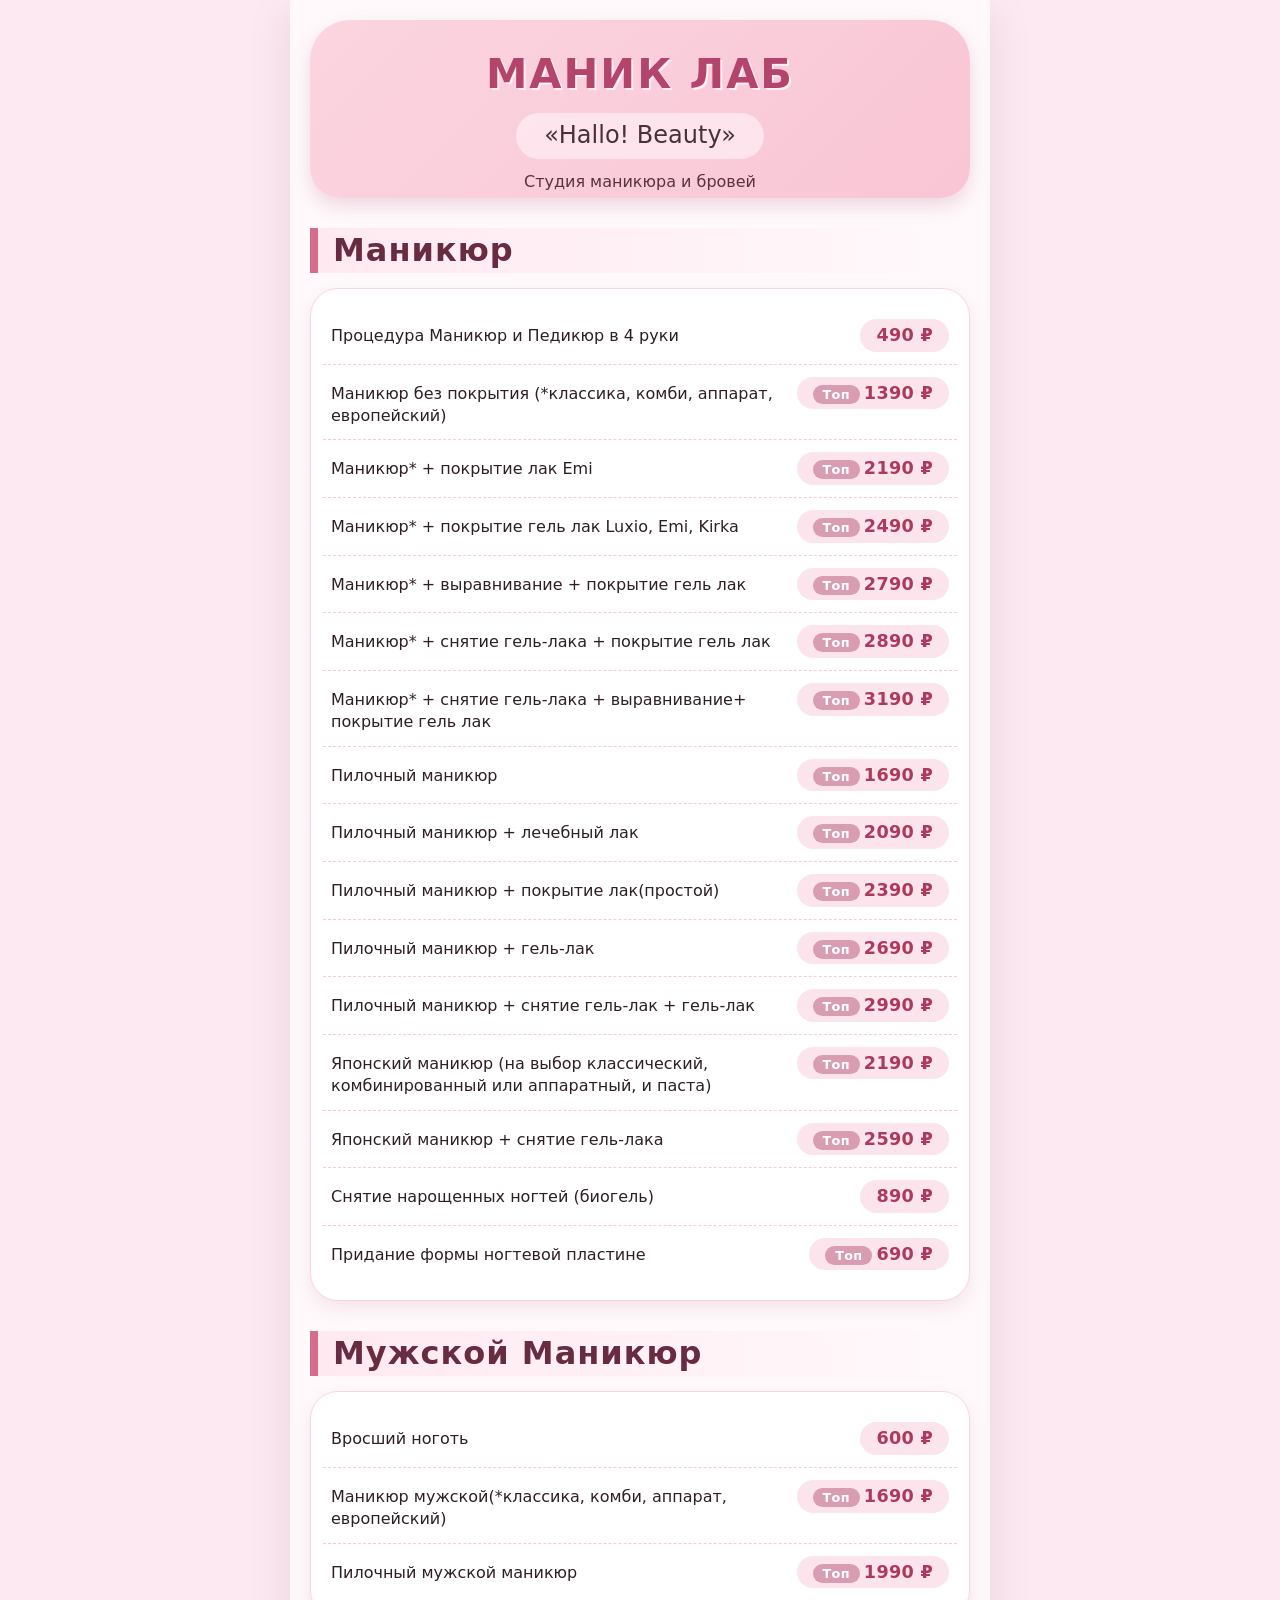
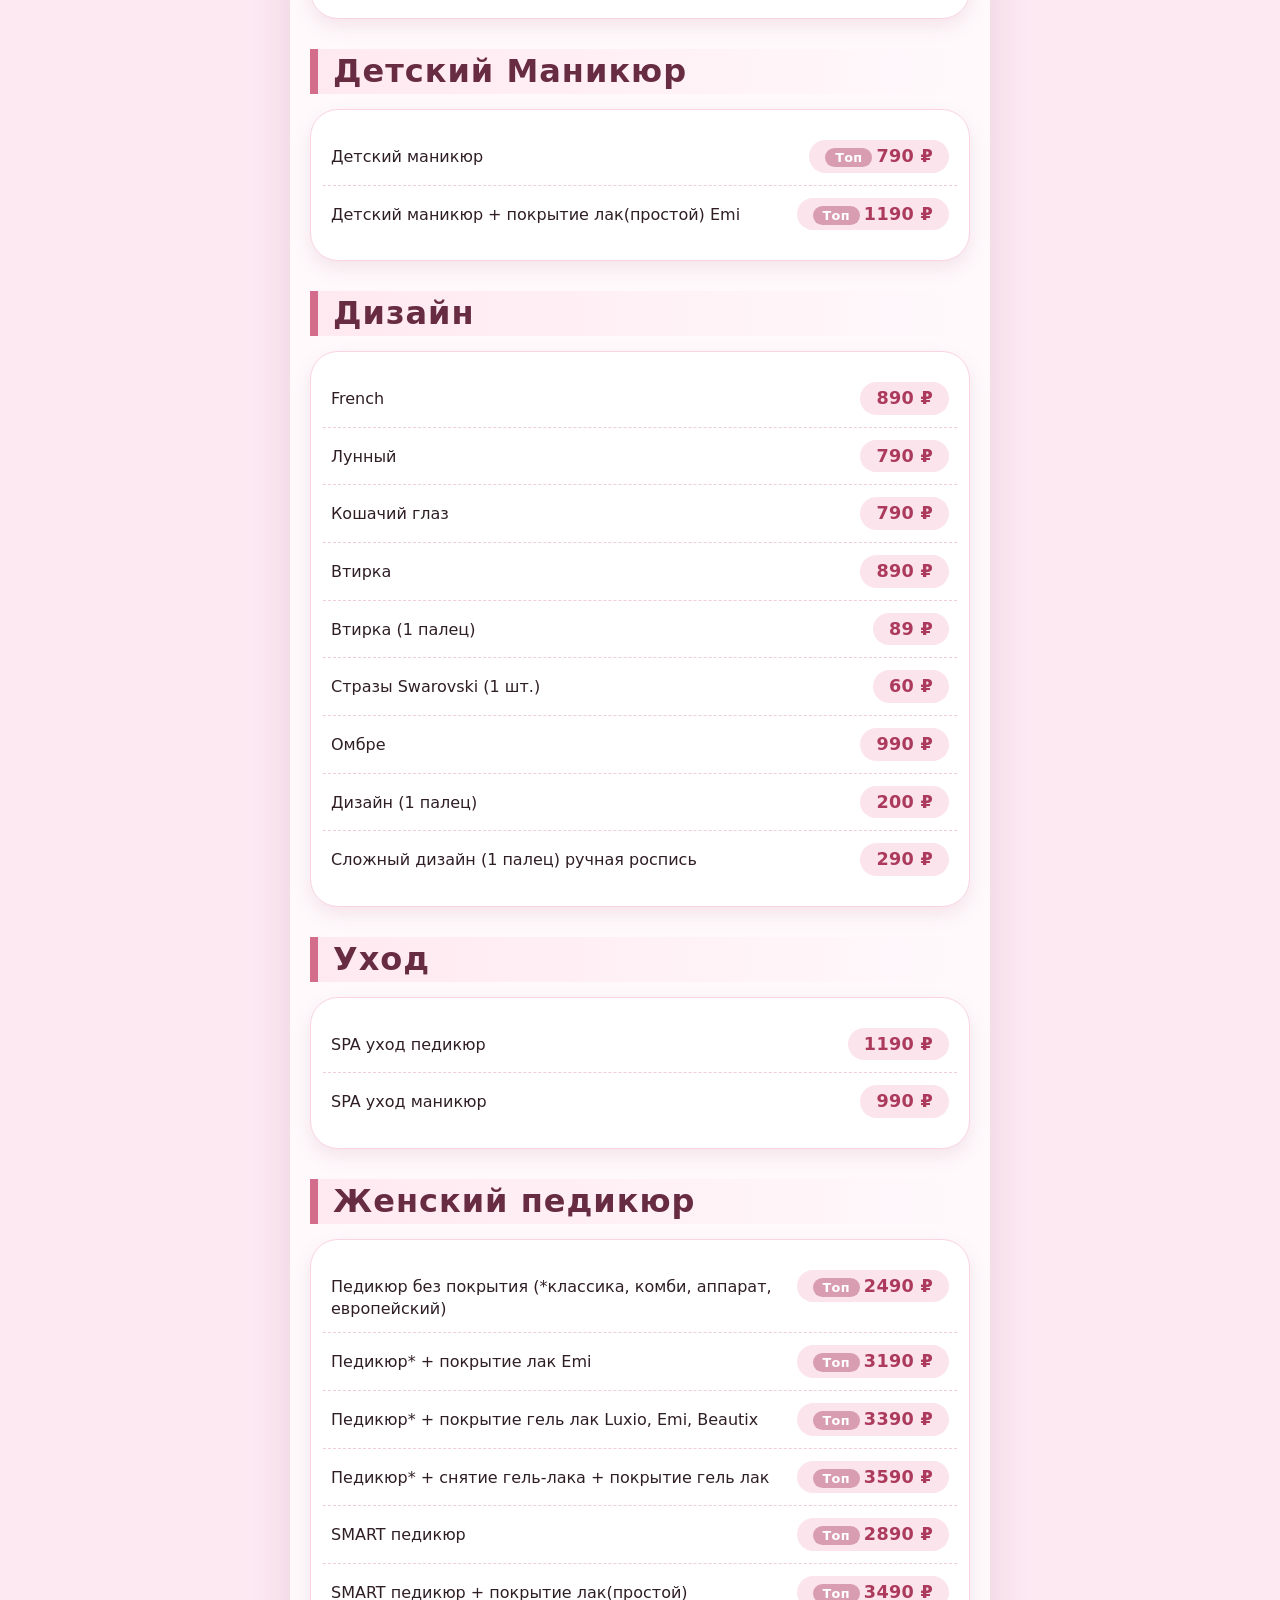
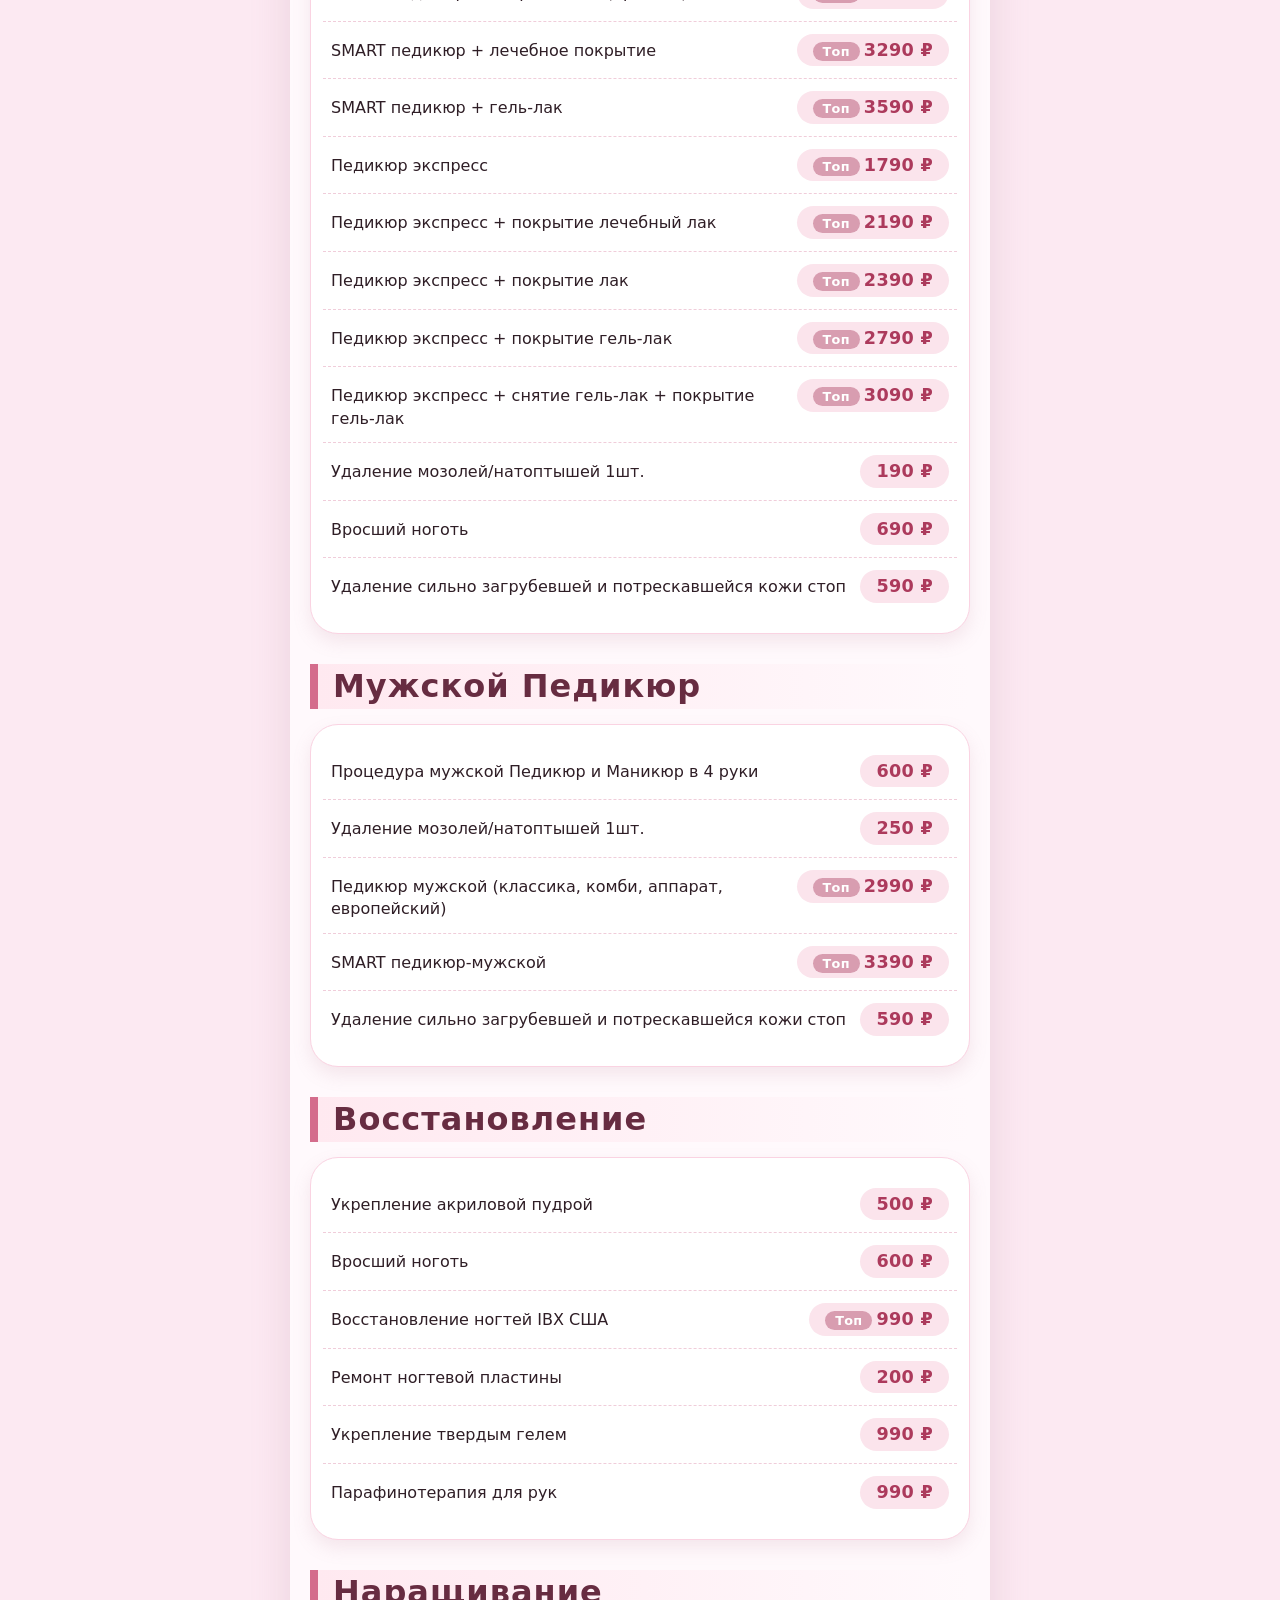
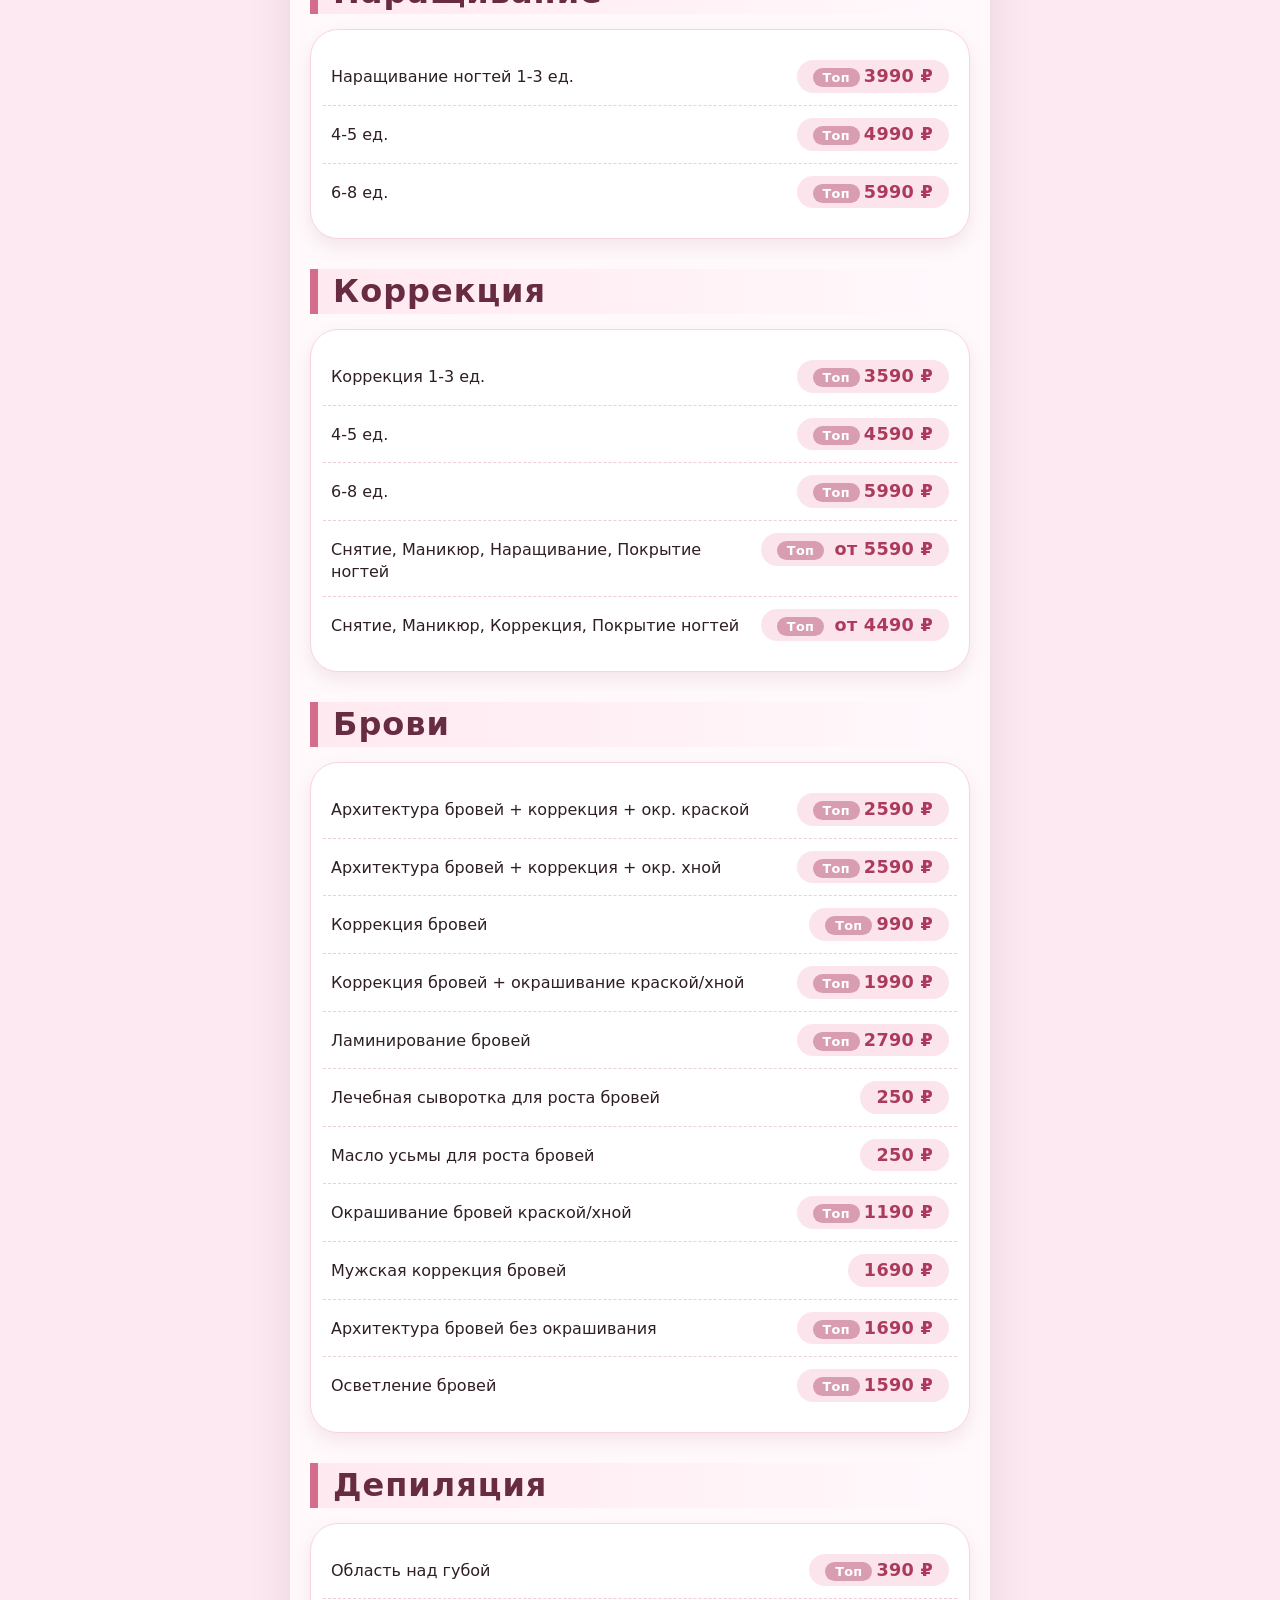
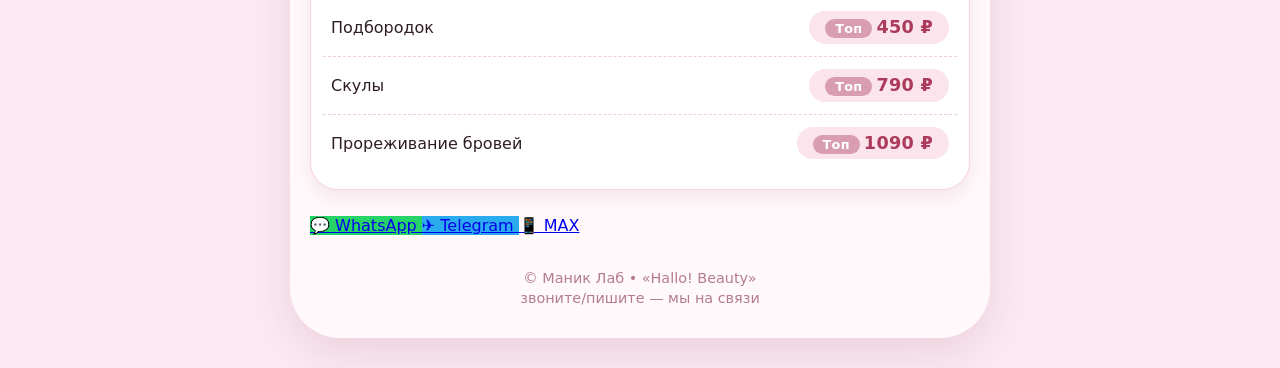
==== commit 3b2144ca: "Update index.html" ====
--- a/index.html
+++ b/index.html
@@ -157,11 +157,22 @@
         </div>
 
         <!-- Кнопки связи -->
-        <div class="social-buttons">
-            <button class="social-btn whatsapp" id="whatsappBtn"><span class="btn-icon">💬</span> WhatsApp</button>
-            <button class="social-btn telegram" id="telegramBtn"><span class="btn-icon">✈️</span> Telegram</button>
-            <button class="social-btn vkontakte" id="MAX"><span class="btn-icon">📱</span> MAX</button>
-        </div>
+        <div class="contacts">
+  <a class="contact-btn whatsapp" href="https://wa.me/79150165068" target="_blank">
+    💬 WhatsApp
+  </a>
+
+  <a class="contact-btn telegram" href="https://t.me/manic_lab" target="_blank">
+    ✈️ Telegram
+  </a>
+
+<a class="contact-btn max"
+   href="https:https://max.ru/u/f9LHodD0cOJK3JB_rKJIhU1jXG90wtzyNEv8hahjJiuZBqgZ4Hu-EogRRnU"
+   target="_blank"
+   rel="noopener noreferrer">
+  📱 MAX
+</a>
+</div>
 
         <footer>© Маник Лаб • «Hallo! Beauty»<br>звоните/пишите — мы на связи</footer>
     </div>
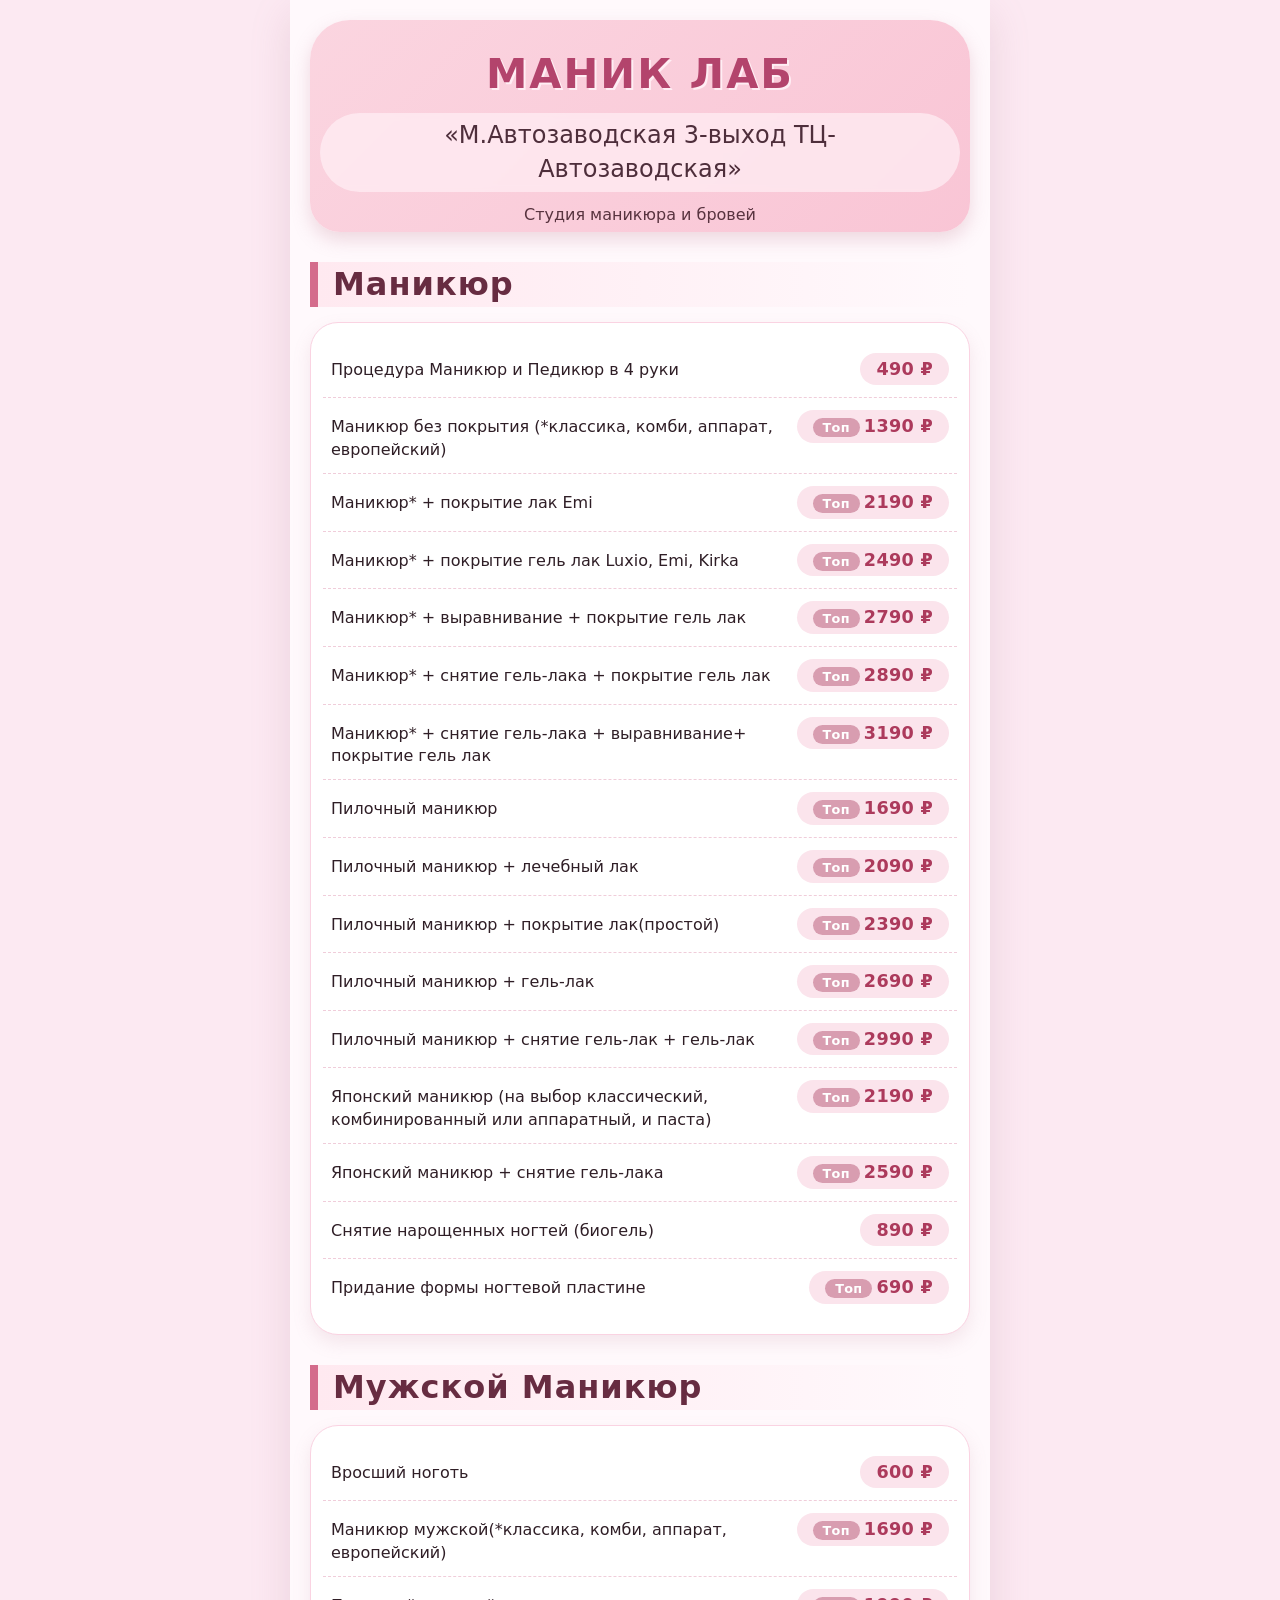
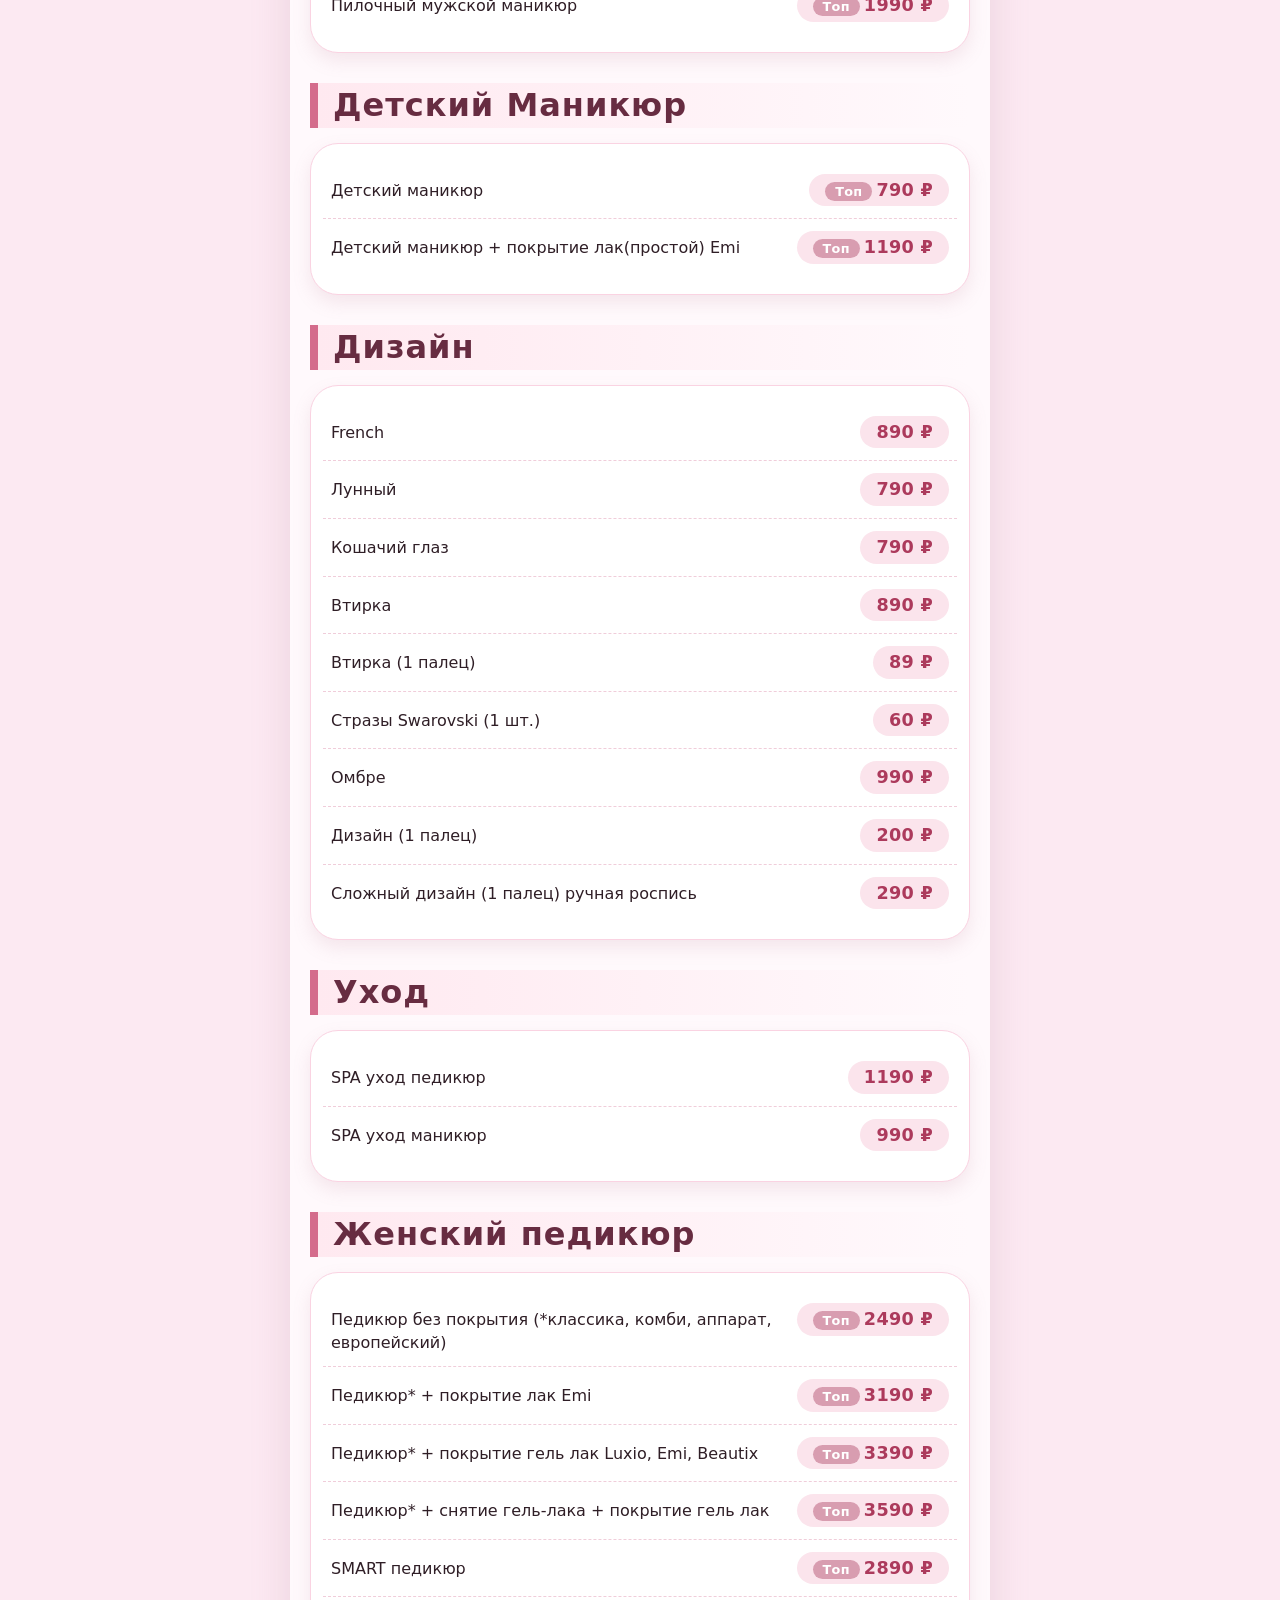
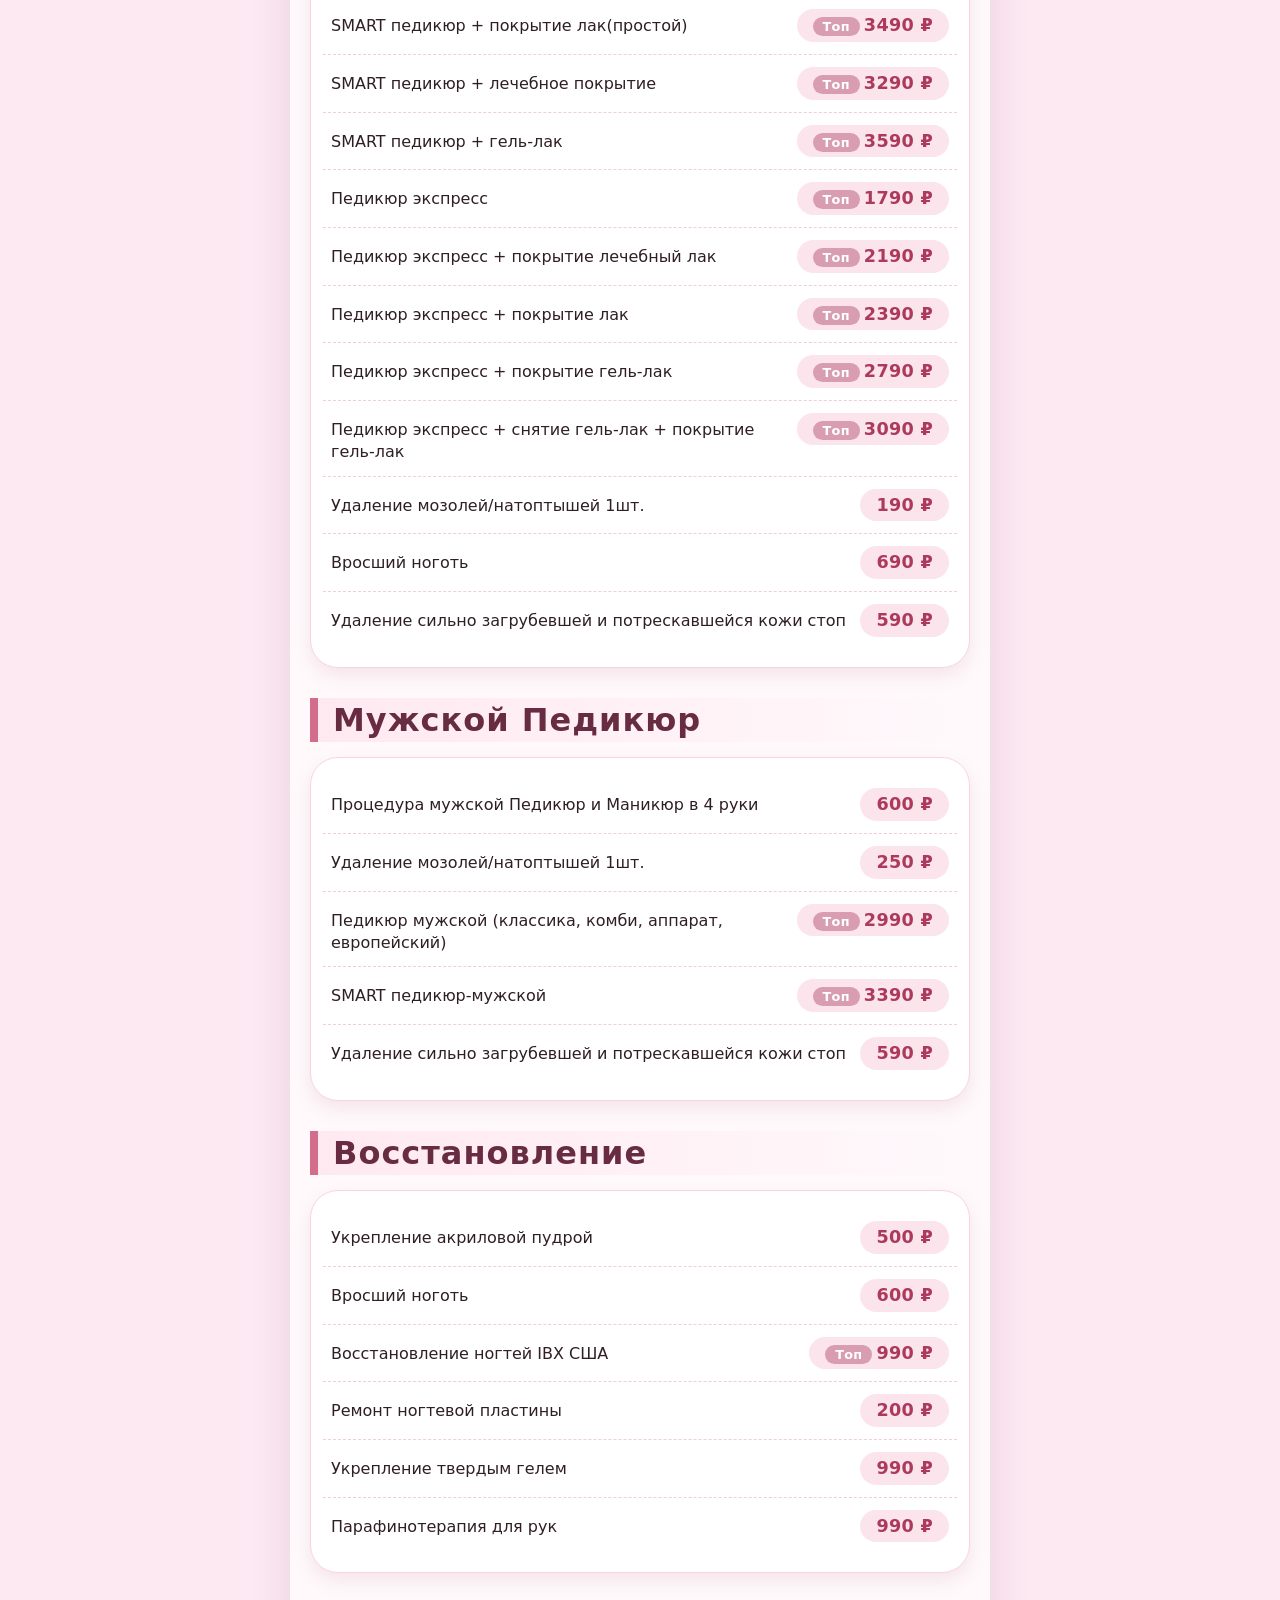
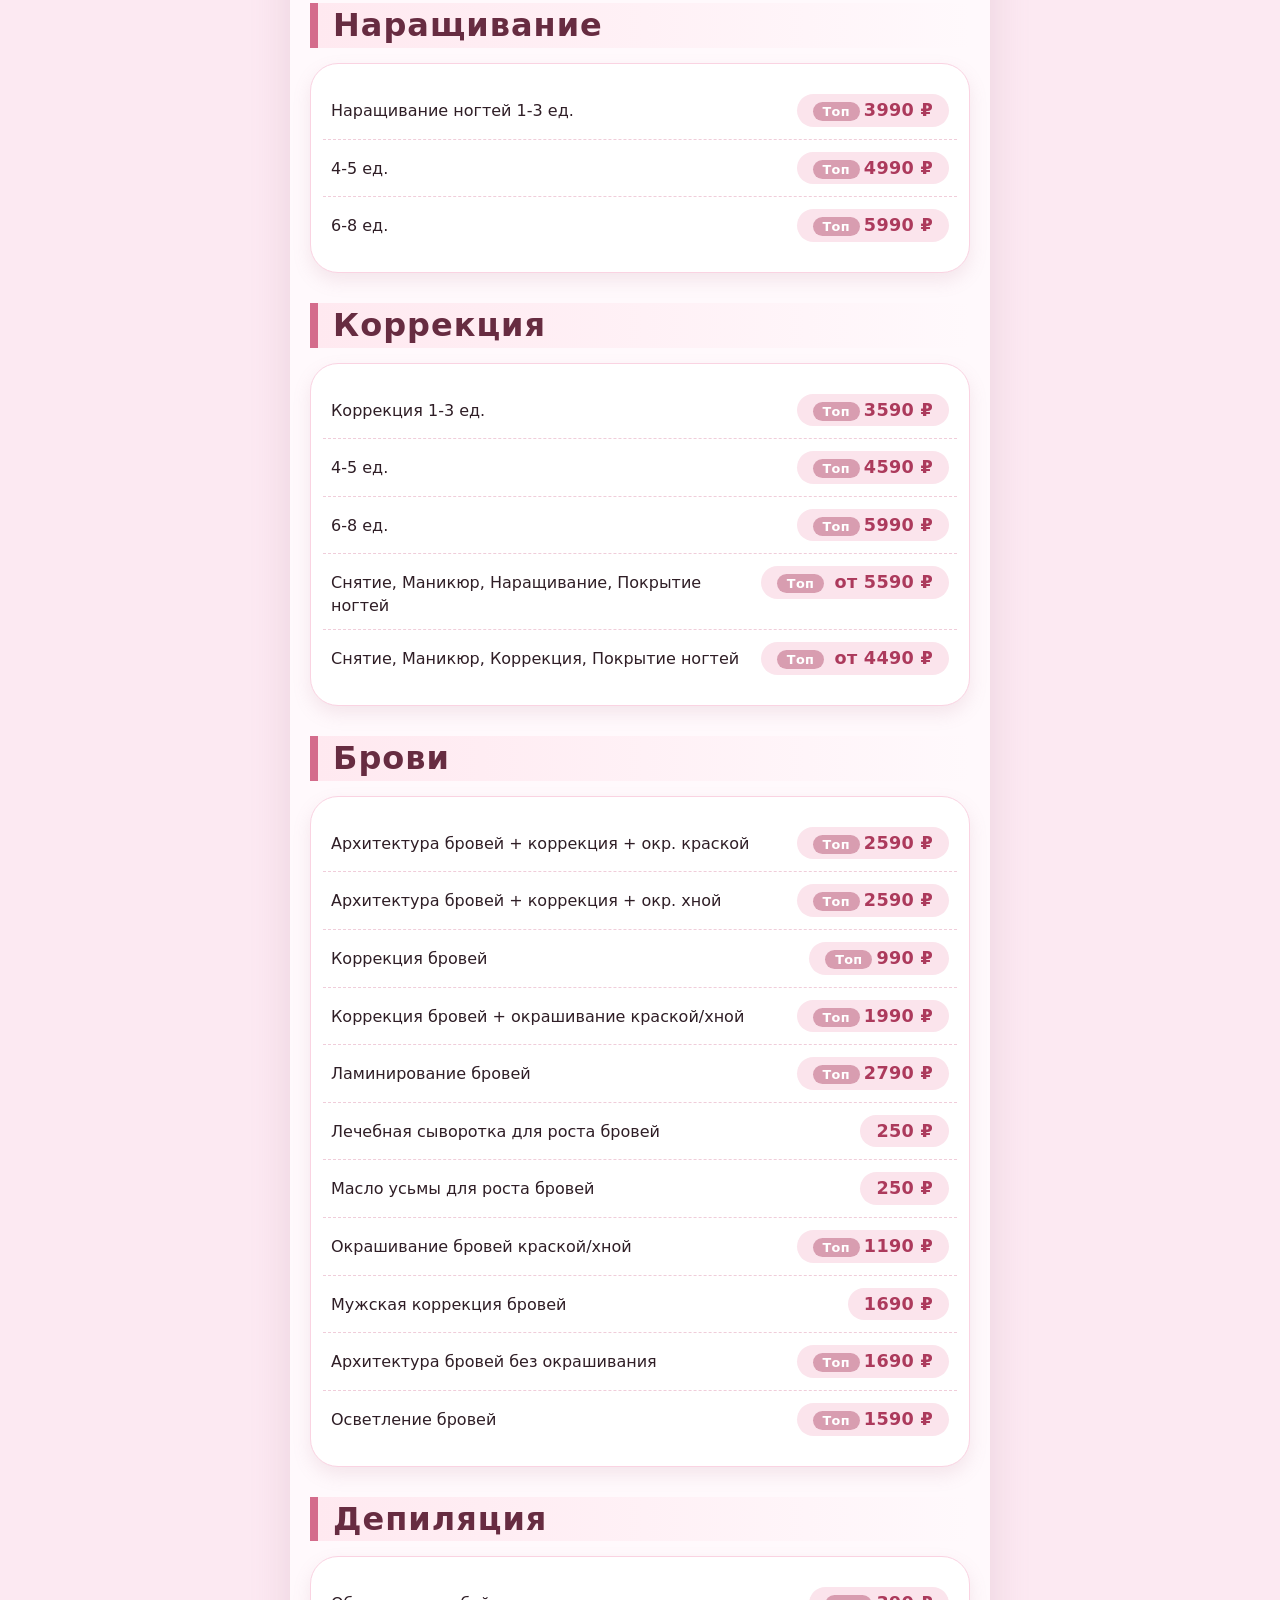
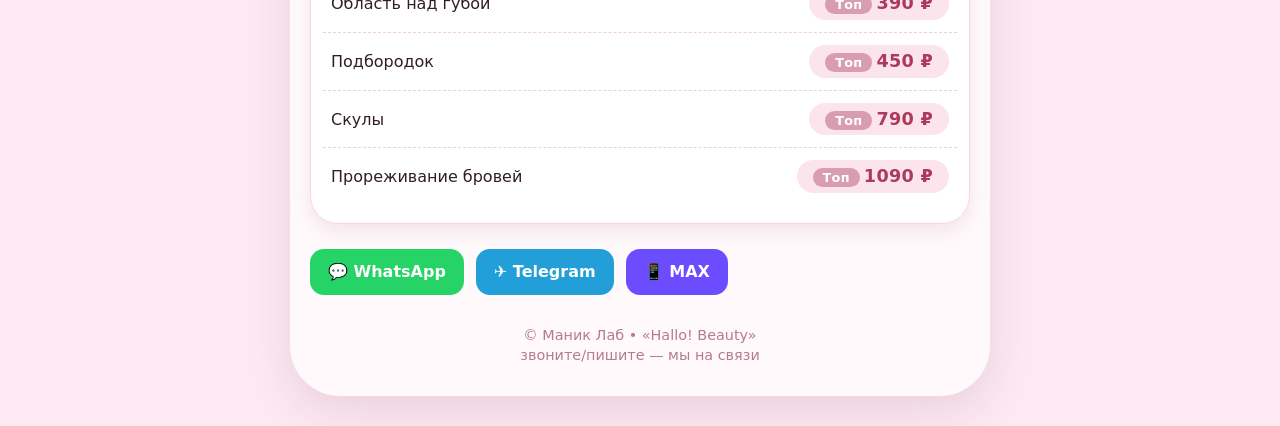
==== commit 02ae42c6: "Update index.html" ====
--- a/index.html
+++ b/index.html
@@ -10,7 +10,9 @@
     <div class="container">
         <header>
             <h1> МАНИК ЛАБ</h1>
-            <div class="subtitle">«Hallo! Beauty»</div>
+            <div class="subtitle">«М.Автозаводская 3-выход  
+                                     ТЦ-Автозаводская»
+            </div>
             <p style="margin-top: 12px; font-weight: 400; color: #58333f;">Студия маникюра и бровей</p>
         </header>
 
--- a/ff.css
+++ b/ff.css
@@ -153,4 +153,43 @@
     h1 { font-size: 2.2rem; }
     .service-name { min-width: 130px; }
     .social-btn { padding: 12px 18px; font-size: 1rem; }
-}+}
+
+.contacts {
+  display: flex;
+  flex-wrap: wrap;
+  gap: 12px;
+  margin: 24px 0;
+}
+
+.contact-btn {
+  display: inline-block;
+  padding: 12px 18px;
+  border-radius: 14px;
+  color: white;
+  text-decoration: none;
+  font-weight: 700;
+  font-size: 16px;
+  transition: transform 0.2s ease, box-shadow 0.2s ease;
+}
+
+.contact-btn:hover {
+  transform: translateY(-3px);
+  box-shadow: 0 8px 18px rgba(0, 0, 0, 0.18);
+}
+
+.contact-btn:active {
+  transform: translateY(0);
+}
+
+.whatsapp {
+  background: #25d366;
+}
+
+.telegram {
+  background: #229ed9;
+}
+
+.max {
+  background: #6c4cff;
+}
